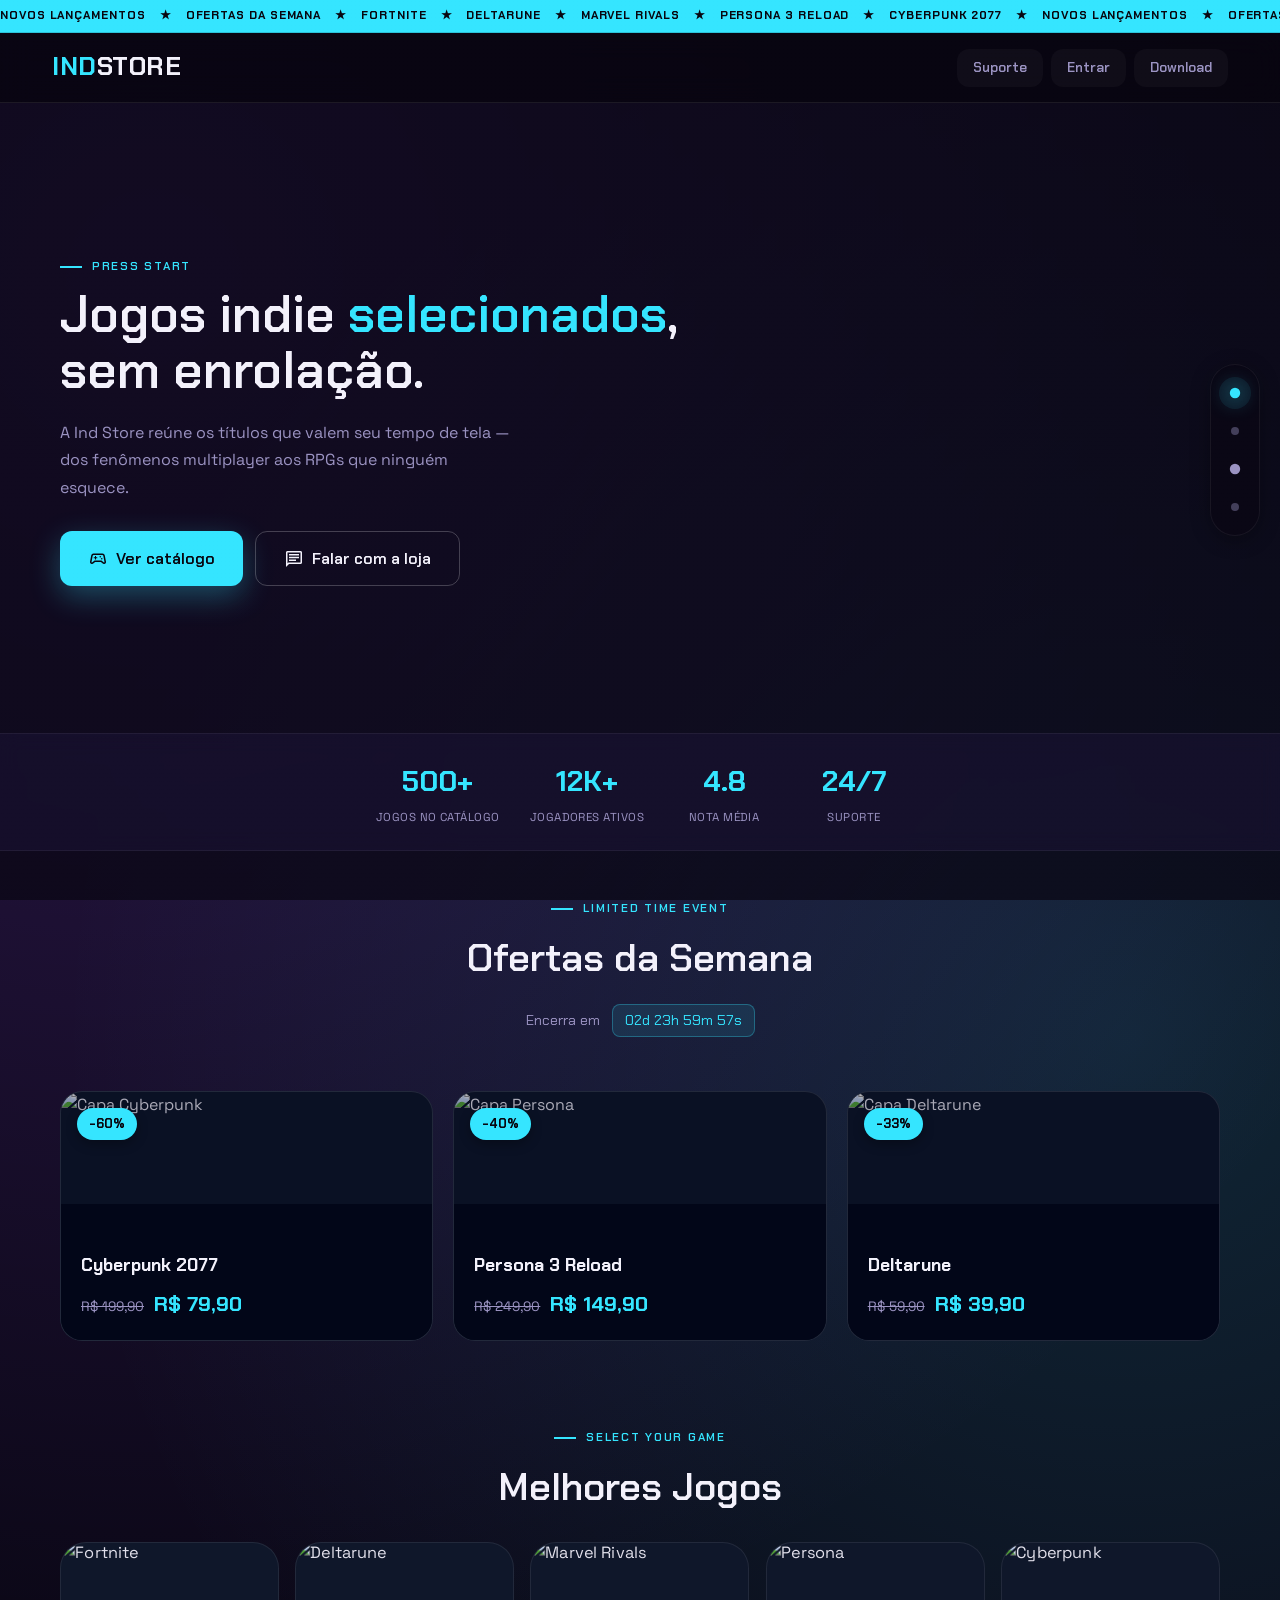
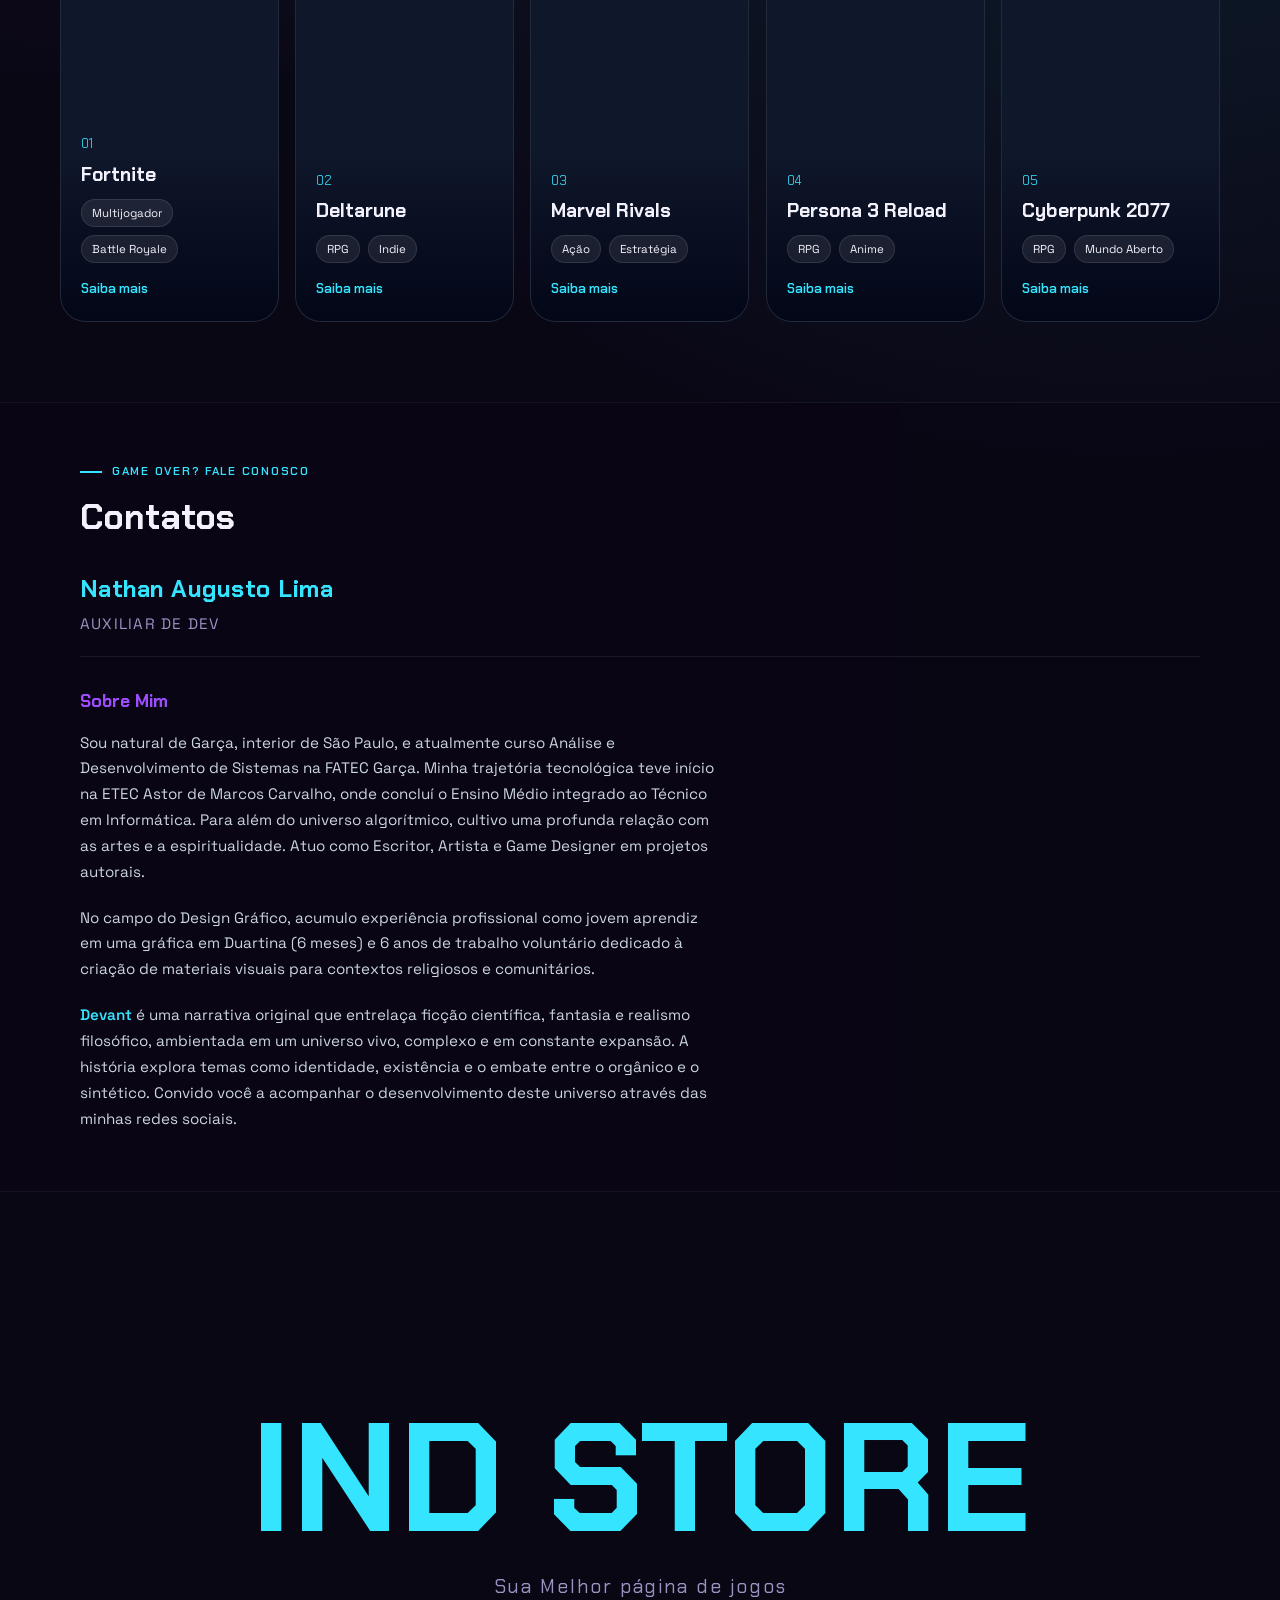
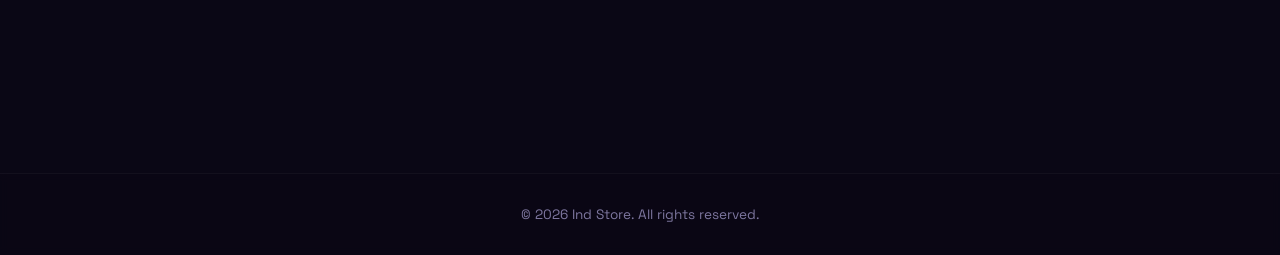
==== App/public/index.html @ 65391e08 "Add files via upload" ====
<!doctype html>
<html lang="pt-BR">
  <head>
    <meta charset="UTF-8" />
    <meta name="viewport" content="width=device-width, initial-scale=1.0" />
    <title>Ind Store — sua loja de jogos indie</title>
    <meta
      name="description"
      content="A Ind Store reúne os jogos que valem seu tempo de tela: dos fenômenos multiplayer aos RPGs inesquecíveis, com ofertas toda semana."
    />
    <meta name="theme-color" content="#0a0715" />
    <meta property="og:title" content="Ind Store — sua loja de jogos indie" />
    <meta
      property="og:description"
      content="Jogos indie selecionados, sem enrolação."
    />

    <!-- Google Fonts -->
    <link rel="preconnect" href="https://fonts.googleapis.com" />
    <link rel="preconnect" href="https://fonts.gstatic.com" crossorigin />
    <link
      href="https://fonts.googleapis.com/css2?family=Chakra+Petch:wght@500;600;700&family=Space+Grotesk:wght@400;500;600;700&display=swap"
      rel="stylesheet"
    />
    <!-- Material Symbols (ícones em fonte, sem SVG) -->
    <link
      rel="stylesheet"
      href="https://fonts.googleapis.com/css2?family=Material+Symbols+Outlined:opsz,wght,FILL,GRAD@20..48,400,0..1,0"
    />

    <link href="./css/index.css" rel="stylesheet" />
    <style>
      /* =========================================================
         ⚠️ BLOCO PROTEGIDO — Accordion "Melhores Jogos"
         Intocado conforme pedido — mesma estrutura e timings.
      ========================================================= */
      .game-list,
      .game-card,
      .game-card:hover,
      .game-list:hover .game-card:not(:hover) {
        transition-timing-function: cubic-bezier(0.22, 1, 0.36, 1) !important;
        transition-duration: 1.2s !important;
        transition-delay: 0.05s;
      }
      .game-card {
        will-change:
          flex-grow, flex-basis, transform, box-shadow, filter, opacity;
      }
      .game-info {
        transition: padding 0.6s cubic-bezier(0.22, 1, 0.36, 1);
      }
      .game-card:hover .game-info {
        padding-left: 28px;
        padding-bottom: 26px;
      }
      .game-card::before {
        transition: background 0.8s ease;
        background: linear-gradient(
          180deg,
          rgba(15, 23, 42, 0.05) 0%,
          rgba(15, 23, 42, 0.65) 55%,
          rgba(2, 6, 23, 0.95) 100%
        );
      }
      .game-card:hover::before {
        background: linear-gradient(
          180deg,
          rgba(15, 23, 42, 0) 0%,
          rgba(15, 23, 42, 0.75) 45%,
          rgba(2, 6, 23, 0.98) 100%
        );
      }
      .game-image {
        transition:
          transform 1.2s cubic-bezier(0.22, 1, 0.36, 1),
          filter 0.7s ease;
        transform: scale(1.02);
      }
      .game-card:hover .game-image {
        transform: scale(1.08);
        filter: saturate(1.08);
      }
      .game-list:hover .game-card:not(:hover) {
        flex: 0.55;
        opacity: 0.7;
        filter: grayscale(0.4);
        transform: scale(0.97);
      }
      /* ===================== FIM DO BLOCO PROTEGIDO ===================== */
    </style>
  </head>
  <body id="topo">
    <div class="video-background" aria-hidden="true">
      <iframe
        src="https://www.youtube.com/embed/91t0ha9x0AE?autoplay=1&mute=1&loop=1&playlist=91t0ha9x0AE&controls=0&showinfo=0&rel=0&modestbranding=1&disablekb=1"
        frameborder="0"
        allow="autoplay; encrypted-media"
        allowfullscreen
      >
      </iframe>
      <div class="video-overlay"></div>
    </div>

    <div class="crt-overlay" aria-hidden="true"></div>

    <div class="marquee" aria-hidden="true">
      <div class="marquee__track">
        <span>NOVOS LANÇAMENTOS</span><span>★</span>
        <span>OFERTAS DA SEMANA</span><span>★</span> <span>FORTNITE</span
        ><span>★</span> <span>DELTARUNE</span><span>★</span>
        <span>MARVEL RIVALS</span><span>★</span> <span>PERSONA 3 RELOAD</span
        ><span>★</span> <span>CYBERPUNK 2077</span><span>★</span>
        <span>NOVOS LANÇAMENTOS</span><span>★</span>
        <span>OFERTAS DA SEMANA</span><span>★</span> <span>FORTNITE</span
        ><span>★</span> <span>DELTARUNE</span><span>★</span>
        <span>MARVEL RIVALS</span><span>★</span> <span>PERSONA 3 RELOAD</span
        ><span>★</span> <span>CYBERPUNK 2077</span><span>★</span>
      </div>
    </div>

    <header class="header">
      <div class="header__inner">
        <a href="#topo" class="logo">
          <span class="logo__mark">IND</span
          ><span class="logo__rest">STORE</span>
        </a>

        <div class="header__nav">
          <p>Suporte</p>
          <p>Entrar</p>
          <p>Download</p>
        </div>
      </div>
    </header>

    <div id="main-content">
      <main class="content-area">
        <section id="sobre-nos" class="section intro-section">
          <div class="intro-grid">
            <div class="hero-content">
              <p class="eyebrow">PRESS START</p>
              <h2>
                Jogos indie <span class="hero-accent">selecionados</span>, sem
                enrolação.
              </h2>
              <p class="hero-copy">
                A Ind Store reúne os títulos que valem seu tempo de tela — dos
                fenômenos multiplayer aos RPGs que ninguém esquece.
              </p>
              <div class="hero-actions">
                <a href="#melhores-jogos" class="btn btn--primary">
                  <span class="material-symbols-outlined">sports_esports</span>
                  Ver catálogo
                </a>
                <a href="#contatos" class="btn btn--ghost">
                  <span class="material-symbols-outlined">chat</span>
                  Falar com a loja
                </a>
              </div>
            </div>
          </div>
        </section>

        <section class="stats-bar reveal" aria-label="Números da Ind Store">
          <div class="stat">
            <span class="stat__value" data-count-to="500" data-suffix="+"
              >0</span
            >
            <span class="stat__label">Jogos no catálogo</span>
          </div>
          <div class="stat">
            <span class="stat__value" data-count-to="12" data-suffix="K+"
              >0</span
            >
            <span class="stat__label">Jogadores ativos</span>
          </div>
          <div class="stat">
            <span class="stat__value" data-count-to="4.8" data-decimals="1"
              >0</span
            >
            <span class="stat__label">Nota média</span>
          </div>
          <div class="stat">
            <span class="stat__value stat__value--static">24/7</span>
            <span class="stat__label">Suporte</span>
          </div>
        </section>

        <section id="ofertas" class="section deals-section">
          <div class="section-heading reveal">
            <p class="eyebrow">LIMITED TIME EVENT</p>
            <h2 class="section-title">Ofertas da Semana</h2>
            <p class="deals-countdown">
              Encerra em
              <span
                class="deals-countdown__time"
                id="dealCountdown"
                data-hours="72"
                >--:--:--:--</span
              >
            </p>
          </div>

          <div class="deals-grid reveal">
            <article class="deal-card">
              <span class="deal-badge">-60%</span>
              <img
                src="https://static.wikia.nocookie.net/cyberpunk/images/e/e0/Cyberpunk2077-keyart-female_v.png/revision/latest?cb=20201201001215"
                alt="Capa Cyberpunk"
                class="deal-image"
                loading="lazy"
                decoding="async"
              />
              <div class="deal-info">
                <h3>Cyberpunk 2077</h3>
                <div class="deal-price">
                  <span class="deal-price__old">R$ 199,90</span>
                  <span class="deal-price__new">R$ 79,90</span>
                </div>
              </div>
            </article>

            <article class="deal-card">
              <span class="deal-badge">-40%</span>
              <img
                src="https://i0.wp.com/www.portaldonerd.com.br/wp-content/uploads/2024/01/persona-3-reload-scaled.jpeg"
                alt="Capa Persona"
                class="deal-image"
                loading="lazy"
                decoding="async"
              />
              <div class="deal-info">
                <h3>Persona 3 Reload</h3>
                <div class="deal-price">
                  <span class="deal-price__old">R$ 249,90</span>
                  <span class="deal-price__new">R$ 149,90</span>
                </div>
              </div>
            </article>

            <article class="deal-card">
              <span class="deal-badge">-33%</span>
              <img
                src="https://encrypted-tbn0.gstatic.com/images?q=tbn:ANd9GcQzDxrFFgK-Az7y1y8PVJ34ZetC2vAW3JvgspThKl_L8WhIAfxheu11SSY&s=10"
                alt="Capa Deltarune"
                class="deal-image"
                loading="lazy"
                decoding="async"
              />
              <div class="deal-info">
                <h3>Deltarune</h3>
                <div class="deal-price">
                  <span class="deal-price__old">R$ 59,90</span>
                  <span class="deal-price__new">R$ 39,90</span>
                </div>
              </div>
            </article>
          </div>
        </section>

        <section id="melhores-jogos" class="section games-section">
          <div class="section-heading reveal">
            <p class="eyebrow">SELECT YOUR GAME</p>
            <h2 class="section-title">Melhores Jogos</h2>
          </div>

          <div class="game-list reveal">
            <article class="game-card" style="--card-glow: #35e5ff">
              <a href="Jogos/fortnite.html">
                <img
                  src="https://cms-assets.unrealengine.com/cm6l5gfpm05kr07my04cqgy2x/resize=fit:clip,width:1920/quality=value:80/cmt14h2ardvpq07o76t76zt0m"
                  alt="Fortnite"
                  class="game-image"
                  loading="lazy"
                />
                <div class="game-info">
                  <span class="game-index">01</span>
                  <h3>Fortnite</h3>
                  <div class="game-tags">
                    <span>Multijogador</span><span>Battle Royale</span>
                  </div>
                  <span class="game-link">Saiba mais</span>
                </div>
              </a>
            </article>

            <article class="game-card" style="--card-glow: #9d4dff">
              <img
                src="https://encrypted-tbn0.gstatic.com/images?q=tbn:ANd9GcQzDxrFFgK-Az7y1y8PVJ34ZetC2vAW3JvgspThKl_L8WhIAfxheu11SSY&s=10"
                alt="Deltarune"
                class="game-image"
                loading="lazy"
              />
              <div class="game-info">
                <span class="game-index">02</span>
                <h3>Deltarune</h3>
                <div class="game-tags"><span>RPG</span><span>Indie</span></div>
                <a href="#" class="game-link" target="_blank" rel="noreferrer"
                  >Saiba mais</a
                >
              </div>
            </article>

            <article class="game-card" style="--card-glow: #35e5ff">
              <img
                src="https://preview.redd.it/is-marvel-rivals-art-ai-generated-v0-ehrwy6mjlm5e1.png?width=2560&format=png&auto=webp&s=d0fd3bcc1ab28735fae445e4cfb4c5dda19a023b"
                alt="Marvel Rivals"
                class="game-image"
                loading="lazy"
              />
              <div class="game-info">
                <span class="game-index">03</span>
                <h3>Marvel Rivals</h3>
                <div class="game-tags">
                  <span>Ação</span><span>Estratégia</span>
                </div>
                <a href="#" class="game-link" target="_blank" rel="noreferrer"
                  >Saiba mais</a
                >
              </div>
            </article>

            <article class="game-card" style="--card-glow: #9d4dff">
              <img
                src="https://i0.wp.com/www.portaldonerd.com.br/wp-content/uploads/2024/01/persona-3-reload-scaled.jpeg"
                alt="Persona"
                class="game-image"
                loading="lazy"
              />
              <div class="game-info">
                <span class="game-index">04</span>
                <h3>Persona 3 Reload</h3>
                <div class="game-tags"><span>RPG</span><span>Anime</span></div>
                <a href="#" class="game-link" target="_blank" rel="noreferrer"
                  >Saiba mais</a
                >
              </div>
            </article>

            <article class="game-card" style="--card-glow: #c084fc">
              <img
                src="https://static.wikia.nocookie.net/cyberpunk/images/e/e0/Cyberpunk2077-keyart-female_v.png/revision/latest?cb=20201201001215"
                alt="Cyberpunk"
                class="game-image"
                loading="lazy"
              />
              <div class="game-info">
                <span class="game-index">05</span>
                <h3>Cyberpunk 2077</h3>
                <div class="game-tags">
                  <span>RPG</span><span>Mundo Aberto</span>
                </div>
                <a href="#" class="game-link" target="_blank" rel="noreferrer"
                  >Saiba mais</a
                >
              </div>
            </article>
          </div>
        </section>

        <section id="contatos" class="contact-section-wide reveal">
          <!-- Lado Esquerdo: Imagem com Parallax -->
          <div class="contact-left-parallax">
            <div class="parallax-bg"></div>
          </div>

          <!-- Lado Direito: Conteúdo e Textos -->
          <div class="contact-right-content">
            <p class="eyebrow">GAME OVER? FALE CONOSCO</p>
            <h2>Contatos</h2>

            <div class="contact-profile-info">
              <p class="contact-name"><strong>Nathan Augusto Lima</strong></p>
              <p class="contact-role">Auxiliar de Dev</p>
            </div>

            <div class="contact-about">
              <h3>Sobre Mim</h3>
              <p>
                Sou natural de Garça, interior de São Paulo, e atualmente curso
                Análise e Desenvolvimento de Sistemas na FATEC Garça. Minha
                trajetória tecnológica teve início na ETEC Astor de Marcos
                Carvalho, onde concluí o Ensino Médio integrado ao Técnico em
                Informática. Para além do universo algorítmico, cultivo uma
                profunda relação com as artes e a espiritualidade. Atuo como
                Escritor, Artista e Game Designer em projetos autorais.
              </p>
              <p>
                No campo do Design Gráfico, acumulo experiência profissional
                como jovem aprendiz em uma gráfica em Duartina (6 meses) e 6
                anos de trabalho voluntário dedicado à criação de materiais
                visuais para contextos religiosos e comunitários.
              </p>
              <p>
                <strong>Devant</strong> é uma narrativa original que entrelaça
                ficção científica, fantasia e realismo filosófico, ambientada em
                um universo vivo, complexo e em constante expansão. A história
                explora temas como identidade, existência e o embate entre o
                orgânico e o sintético. Convido você a acompanhar o
                desenvolvimento deste universo através das minhas redes sociais.
              </p>
            </div>
          </div>
        </section>

        <section class="mega-section">
          <h1 class="mega-section__title" aria-hidden="true">IND STORE</h1>
          <h3>Sua Melhor página de jogos</h3>
        </section>
      </main>

      <aside class="sidebar" id="sidebar" aria-label="Navegação da página">
        <ul>
          <li>
            <a href="#sobre-nos" class="nav-link active" data-label="Sobre Nós"
              ><span class="nav-dot"></span
            ></a>
          </li>
          <li>
            <a href="#ofertas" class="nav-link" data-label="Ofertas"
              ><span class="nav-dot"></span
            ></a>
          </li>
          <li>
            <a
              href="#melhores-jogos"
              class="nav-link"
              data-label="Melhores Jogos"
              ><span class="nav-dot"></span
            ></a>
          </li>
          <li>
            <a href="#contatos" class="nav-link" data-label="Contatos"
              ><span class="nav-dot"></span
            ></a>
          </li>
        </ul>
        <div class="sidebar__progress" aria-hidden="true">
          <div class="sidebar__progress-fill" id="scrollProgress"></div>
        </div>
      </aside>

      <button
        class="back-to-top"
        id="backToTop"
        type="button"
        aria-label="Voltar ao topo"
      >
        <span class="material-symbols-outlined" aria-hidden="true"
          >arrow_upward</span
        >
      </button>
    </div>

    <footer class="footer">
      <p>&copy; 2026 Ind Store. All rights reserved.</p>
    </footer>

    <script src="src/sidebar.js" defer></script>
  </body>
</html>
---- App/public/css/index.css ----
:root {
  --bg: #0a0715;
  --surface: #150f2b;
  --surface-2: #1c1438;
  --line: rgba(255, 255, 255, 0.08);
  --text: #f3f1fb;
  --muted: #9b93c2;
  --violet: #9d4dff;
  --violet-deep: #6a2cf5;
  --cyan: #35e5ff;
  --font-display: "Chakra Petch", sans-serif;
  --font-body: "Space Grotesk", sans-serif;
  --ease-smooth: cubic-bezier(0.16, 1, 0.3, 1);
  --ease-soft: cubic-bezier(0.22, 1, 0.36, 1);
  --ease-in-out: cubic-bezier(0.65, 0, 0.35, 1);
  --container: 1240px;
}

* {
  box-sizing: border-box;
  margin: 0;
  padding: 0;
}

html {
  scroll-behavior: smooth;
  scroll-padding-top: 100px;
}

@media (prefers-reduced-motion: reduce) {
  html {
    scroll-behavior: auto;
  }
  * {
    animation-duration: 0.001ms !important;
    transition-duration: 0.001ms !important;
  }
}

body {
  background-color: var(--bg);
  background-image:
    radial-gradient(
      circle at 12% 8%,
      rgba(157, 77, 255, 0.24),
      transparent 42%
    ),
    radial-gradient(
      circle at 88% 30%,
      rgba(53, 229, 255, 0.14),
      transparent 40%
    );
  color: var(--text);
  font-family: var(--font-body);
  overflow-x: hidden;
  min-height: 100vh;
  line-height: 1.6;
}

.video-background {
  position: fixed;
  top: 0;
  left: 0;
  width: 100vw;
  height: 100vh;
  z-index: -5;
  overflow: hidden;
  pointer-events: none;
}

.video-background iframe {
  position: absolute;
  top: 50%;
  left: 50%;
  width: max(100vw, 177.78vh);
  height: max(100vh, 56.25vw);
  transform: translate(-50%, -50%);
  pointer-events: none;
  border: none;
}

.video-overlay {
  position: absolute;
  inset: 0;
  background: rgba(10, 7, 21, 0.75);
  z-index: 1;
}

img {
  display: block;
  max-width: 100%;
  height: auto;
}

a {
  color: inherit;
  text-decoration: none;
  transition: color 0.3s var(--ease-soft);
}

.crt-overlay {
  position: fixed;
  inset: 0;
  z-index: 9999;
  pointer-events: none;
  background: repeating-linear-gradient(
    to bottom,
    rgba(255, 255, 255, 0.03) 0px,
    rgba(255, 255, 255, 0.03) 1px,
    transparent 2px,
    transparent 4px
  );
  opacity: 0.15;
}

.marquee {
  background: var(--cyan);
  color: #08060f;
  overflow: hidden;
  white-space: nowrap;
  border-bottom: 1px solid rgba(0, 0, 0, 0.15);
  position: sticky;
  top: 0;
  z-index: 50;
  font-weight: 700;
  width: 100%;
}

.marquee__track {
  display: inline-flex;
  gap: 14px;
  padding: 7px 0;
  font-family: var(--font-display);
  font-size: 0.72rem;
  letter-spacing: 0.08em;
  animation: scroll-marquee 28s linear infinite;
  width: max-content;
}

.marquee:hover .marquee__track {
  animation-play-state: paused;
}

@keyframes scroll-marquee {
  from {
    transform: translateX(0);
  }
  to {
    transform: translateX(-50%);
  }
}

.header {
  position: sticky;
  top: 33px;
  z-index: 55;
  background: rgba(7, 5, 15, 0.72);
  backdrop-filter: blur(14px);
  border-bottom: 1px solid var(--line);
  width: 100%;
  transition:
    transform 0.4s var(--ease-smooth),
    box-shadow 0.4s var(--ease-smooth),
    background 0.4s var(--ease-soft);
}

.header.header--hidden {
  transform: translateY(calc(-100% - 30px));
}

.header__inner {
  width: 100%;
  max-width: var(--container);
  margin: 0 auto;
  padding: 14px 32px;
  display: flex;
  align-items: center;
  justify-content: space-between;
  gap: 20px;
}

.header__nav {
  display: flex;
  gap: 8px;
  align-items: center;
  font-family: var(--font-display);
  font-weight: 600;
  font-size: 0.85rem;
  color: var(--muted);
}

.header__nav p {
  cursor: pointer;
  padding: 8px 16px;
  border-radius: 12px;
  background: rgba(255, 255, 255, 0.03);
  transition: all 0.3s var(--ease-soft);
  margin: 0;
}

.header__nav p:hover {
  color: var(--cyan);
  background: rgba(53, 229, 255, 0.08);
  transform: translateY(-1px);
}

.logo {
  font-family: var(--font-display);
  font-weight: 700;
  font-size: 1.6rem;
  letter-spacing: 0.02em;
  display: inline-flex;
  transition: transform 0.3s var(--ease-soft);
}

.logo:hover {
  transform: scale(1.05);
}

.logo__mark {
  color: var(--cyan);
}

.logo__rest {
  color: var(--text);
}

.menu-toggle {
  display: none;
}

#main-content {
  position: relative;
  width: 100%;
}

.section {
  min-height: auto;
  display: flex;
  align-items: center;
  justify-content: center;
  padding: 30px 60px;
  width: 100%;
  scroll-margin-top: 100px;
}

@media (max-width: 768px) {
  .section {
    padding: 30px 20px;
  }
}

.eyebrow {
  font-family: var(--font-display);
  font-size: 0.72rem;
  font-weight: 600;
  color: var(--cyan);
  margin-bottom: 10px;
  text-transform: uppercase;
  letter-spacing: 0.15em;
  display: inline-flex;
  align-items: center;
  gap: 10px;
}

.eyebrow::before {
  content: "";
  width: 22px;
  height: 2px;
  background: var(--cyan);
}

.reveal {
  opacity: 0;
  transform: translateY(32px) scale(0.985);
  transition:
    opacity 0.9s var(--ease-smooth),
    transform 0.9s var(--ease-smooth);
  will-change: opacity, transform;
}

.reveal.is-visible {
  opacity: 1;
  transform: translateY(0) scale(1);
}

.intro-section {
  background: transparent;
  padding: 40px 60px;
  overflow: hidden;
  position: relative;
  min-height: 70vh;
  width: 100%;
}

.intro-grid {
  display: grid;
  grid-template-columns: 1fr;
  gap: 40px;
  align-items: center;
  position: relative;
  z-index: 1;
  max-width: 1280px;
  margin: 0 auto;
  width: 100%;
}

@media (min-width: 768px) {
  .intro-grid {
    grid-template-columns: 1.2fr 0.8fr;
    gap: 48px;
  }
}

.hero-content h2 {
  font-family: var(--font-display);
  font-weight: 600;
  font-size: clamp(2rem, 4vw, 3.5rem);
  line-height: 1.1;
  margin-bottom: 20px;
}

.hero-accent {
  color: var(--cyan);
}

.hero-copy {
  color: var(--muted);
  font-size: 1rem;
  line-height: 1.7;
  max-width: 46ch;
  margin-bottom: 30px;
}

.hero-actions {
  display: flex;
  gap: 12px;
  flex-wrap: wrap;
}

.btn {
  position: relative;
  overflow: hidden;
  display: inline-flex;
  align-items: center;
  justify-content: center;
  gap: 8px;
  font-family: var(--font-display);
  font-weight: 600;
  padding: 14px 28px;
  border-radius: 12px;
  border: none;
  cursor: pointer;
  transition:
    transform 0.35s var(--ease-smooth),
    box-shadow 0.35s var(--ease-smooth),
    background 0.35s var(--ease-soft),
    border-color 0.35s var(--ease-soft),
    color 0.35s var(--ease-soft),
    opacity 0.35s var(--ease-soft);
}

.btn:focus-visible {
  outline: 2px solid var(--cyan);
  outline-offset: 2px;
}

.btn .material-symbols-outlined {
  font-size: 20px;
}

.btn--primary {
  background: var(--cyan);
  color: #08060f;
  box-shadow: 0 10px 30px rgba(53, 229, 255, 0.3);
}

.btn--primary:hover {
  transform: translateY(-3px) scale(1.02);
  box-shadow: 0 16px 40px rgba(53, 229, 255, 0.4);
  background: var(--violet);
  color: #fff;
}

.btn--primary:active {
  transform: translateY(-1px) scale(0.98);
}

.btn--ghost {
  background: transparent;
  color: var(--text);
  border: 1px solid rgba(255, 255, 255, 0.22);
}

.btn--ghost:hover {
  border-color: var(--cyan);
  color: var(--cyan);
  transform: translateY(-3px);
  background: rgba(53, 229, 255, 0.05);
}

.stats-bar {
  display: flex;
  flex-wrap: wrap;
  justify-content: center;
  gap: 30px;
  padding: 24px 40px;
  background: rgba(28, 20, 56, 0.5);
  backdrop-filter: blur(10px);
  border-top: 1px solid rgba(255, 255, 255, 0.06);
  border-bottom: 1px solid rgba(255, 255, 255, 0.06);
  width: 100%;
}

.stat {
  display: flex;
  flex-direction: column;
  align-items: center;
  gap: 4px;
  min-width: 100px;
}

.stat__value {
  font-family: var(--font-display);
  font-weight: 700;
  font-size: 1.8rem;
  color: var(--cyan);
  font-variant-numeric: tabular-nums;
}

.stat__label {
  color: var(--muted);
  font-size: 0.72rem;
  text-transform: uppercase;
  letter-spacing: 0.04em;
}

.deals-section {
  background: transparent;
  padding: 40px 60px;
  min-height: auto;
  flex-direction: column;
  justify-content: center;
  gap: 30px;
  width: 100%;
}

.deals-countdown {
  margin-top: 14px;
  color: var(--muted);
  font-family: var(--font-display);
  font-size: 0.9rem;
}

.deals-countdown__time {
  display: inline-block;
  margin-left: 8px;
  padding: 4px 12px;
  border-radius: 8px;
  background: rgba(53, 229, 255, 0.1);
  border: 1px solid rgba(53, 229, 255, 0.3);
  color: var(--cyan);
  font-variant-numeric: tabular-nums;
}

.deals-grid {
  display: grid;
  grid-template-columns: repeat(3, 1fr);
  gap: 20px;
  width: 100%;
  max-width: 1280px;
  margin: 0 auto;
}

@media (max-width: 1024px) {
  .deals-grid {
    grid-template-columns: repeat(2, 1fr);
  }
}

@media (max-width: 640px) {
  .deals-grid {
    grid-template-columns: 1fr;
  }
}

.deal-card {
  position: relative;
  border-radius: 22px;
  overflow: hidden;
  border: 1px solid rgba(255, 255, 255, 0.08);
  background: #0f172a;
  min-height: 250px;
  display: flex;
  align-items: flex-end;
  cursor: pointer;
  transition:
    transform 0.4s var(--ease-smooth),
    box-shadow 0.4s var(--ease-smooth),
    border-color 0.4s var(--ease-soft);
}

.deal-card:hover {
  transform: translateY(-4px);
  border-color: rgba(53, 229, 255, 0.3);
  box-shadow: 0 12px 30px rgba(0, 0, 0, 0.4);
}

.deal-card::before {
  content: "";
  position: absolute;
  inset: 0;
  background: rgba(2, 6, 23, 0.3);
  z-index: 1;
}

.deal-card::after {
  content: "";
  position: absolute;
  left: 0;
  right: 0;
  bottom: 0;
  height: 55%;
  background: rgba(2, 6, 23, 0.92);
  z-index: 1;
}

.deal-image {
  position: absolute;
  inset: 0;
  width: 100%;
  height: 100%;
  object-fit: cover;
  transition: transform 0.5s var(--ease-smooth);
}

.deal-card:hover .deal-image {
  transform: scale(1.05);
}

.deal-badge {
  position: absolute;
  top: 16px;
  left: 16px;
  z-index: 2;
  background: var(--cyan);
  color: #08060f;
  font-family: var(--font-display);
  font-weight: 700;
  font-size: 0.8rem;
  padding: 6px 12px;
  border-radius: 999px;
  box-shadow: 0 4px 12px rgba(0, 0, 0, 0.3);
}

.deal-info {
  position: relative;
  z-index: 2;
  padding: 20px;
}

.deal-info h3 {
  font-family: var(--font-display);
  margin-bottom: 8px;
  font-size: 1.1rem;
}

.deal-price {
  display: flex;
  align-items: baseline;
  gap: 10px;
}

.deal-price__old {
  color: var(--muted);
  text-decoration: line-through;
  font-size: 0.85rem;
}

.deal-price__new {
  color: var(--cyan);
  font-family: var(--font-display);
  font-weight: 700;
  font-size: 1.3rem;
}

.games-section {
  background: transparent;
  padding: 40px 60px;
  min-height: auto;
  flex-direction: column;
  justify-content: center;
  width: 100%;
}

.section-heading {
  margin-bottom: 24px;
  text-align: center;
  max-width: 1280px;
  width: 100%;
}

.section-title {
  font-family: var(--font-display);
  font-weight: 600;
  font-size: clamp(1.8rem, 3vw, 2.8rem);
  color: var(--text);
}

/* =========================================================
   ⚠️ BLOCO PROTEGIDO — Accordion "Melhores Jogos"
   Nada aqui foi alterado (estrutura, timings e curvas
   intactos), conforme pedido.
========================================================= */
.game-list {
  display: flex;
  gap: 16px;
  width: 100%;
  align-items: stretch;
  max-width: 1280px;
  margin: 0 auto;
}

@media (max-width: 1024px) {
  .game-list {
    flex-direction: column;
  }

  .game-card {
    min-height: 300px;
  }
}

.game-card {
  position: relative;
  display: flex;
  flex-direction: column;
  justify-content: flex-end;
  min-height: 380px;
  border-radius: 26px;
  overflow: hidden;
  border: 1px solid rgba(255, 255, 255, 0.08);
  background: #0f172a;
  flex: 1;
  cursor: pointer;
  transition: all 1.2s cubic-bezier(0.22, 1, 0.36, 1);
}

.game-card::before {
  content: "";
  position: absolute;
  inset: 0;
  background: linear-gradient(
    180deg,
    rgba(15, 23, 42, 0.08) 0%,
    rgba(15, 23, 42, 0.7) 58%,
    rgba(2, 6, 23, 0.92) 100%
  );
  z-index: 1;
  transition: background 0.8s ease;
}

.game-card:hover::before {
  background: linear-gradient(
    180deg,
    rgba(15, 23, 42, 0) 0%,
    rgba(15, 23, 42, 0.75) 45%,
    rgba(2, 6, 23, 0.98) 100%
  );
}

.game-info {
  position: relative;
  z-index: 2;
  padding: 20px;
  transition: padding 0.6s cubic-bezier(0.22, 1, 0.36, 1);
}

.game-card:hover .game-info {
  padding-left: 28px;
  padding-bottom: 26px;
}

.game-image {
  position: absolute;
  inset: 0;
  width: 100%;
  height: 100%;
  object-fit: cover;
  transition:
    transform 1.2s cubic-bezier(0.22, 1, 0.36, 1),
    filter 0.7s ease;
  transform: scale(1.02);
}

.game-card:hover .game-image {
  transform: scale(1.08);
  filter: saturate(1.08);
}

.game-index {
  font-family: var(--font-display);
  color: var(--glow, var(--cyan));
  font-size: 0.8rem;
  opacity: 0.85;
}

.game-info h3 {
  font-family: var(--font-display);
  font-size: 1.2rem;
  margin: 4px 0;
}

.game-tags {
  display: flex;
  gap: 8px;
  flex-wrap: wrap;
  margin: 8px 0 12px;
}

.game-tags span {
  font-size: 0.72rem;
  padding: 4px 10px;
  border-radius: 999px;
  background: rgba(255, 255, 255, 0.08);
  border: 1px solid rgba(255, 255, 255, 0.1);
}

.game-link {
  display: inline-flex;
  align-items: center;
  gap: 6px;
  font-family: var(--font-display);
  font-size: 0.82rem;
  font-weight: 600;
  color: var(--cyan);
  border-bottom: 1px solid transparent;
  transition: all 0.3s var(--ease-soft);
}

.game-link:hover {
  border-bottom-color: var(--cyan);
  gap: 10px;
}
/* ===================== FIM DO BLOCO PROTEGIDO ===================== */

.contact-section-wide {
  position: relative;
  width: 100vw;
  min-height: 60vh;
  display: flex;
  align-items: center;
  justify-content: flex-start;
  margin: 40px 0;
  padding: 0;
  overflow: hidden;
  border-top: 1px solid rgba(255, 255, 255, 0.05);
  border-bottom: 1px solid rgba(255, 255, 255, 0.05);
}

.parallax-bg {
  position: absolute;
  inset: 0;
  width: 100%;
  height: 100%;
  background-image: url("https://pbs.twimg.com/media/HOQZwXiboAAp6hy?format=jpg&name=large");
  background-size: cover;
  background-position: center;
  background-attachment: fixed;
  z-index: 0;
}

/* Camadas sólidas para legibilidade do texto (sem gradiente) */
.contact-section-wide::before {
  content: "";
  position: absolute;
  inset: 0;
  background: rgba(10, 7, 21, 0.55);
  z-index: 1;
}

.contact-section-wide::after {
  content: "";
  position: absolute;
  top: 0;
  bottom: 0;
  left: 0;
  width: min(900px, 75%);
  background: rgba(10, 7, 21, 0.85);
  z-index: 1;
}

.contact-right-content {
  position: relative;
  z-index: 2;
  width: 100%;
  max-width: var(--container);
  margin: 0 auto;
  padding: 60px 60px;
  display: flex;
  flex-direction: column;
  justify-content: center;
  text-align: left;
}

.contact-right-content .eyebrow {
  margin-bottom: 8px;
}

.contact-right-content h2 {
  font-family: var(--font-display);
  font-size: 2.2rem;
  margin-bottom: 24px;
  color: var(--text);
}

.contact-profile-info {
  margin-bottom: 30px;
  padding-bottom: 20px;
  border-bottom: 1px solid rgba(255, 255, 255, 0.08);
}

.contact-name {
  font-weight: 700;
  font-size: 1.5rem;
  color: var(--cyan);
  margin-bottom: 4px;
  font-family: var(--font-display);
  letter-spacing: 0.02em;
}

.contact-role {
  color: var(--muted);
  font-size: 0.95rem;
  text-transform: uppercase;
  letter-spacing: 0.08em;
}

.contact-about {
  max-width: 640px;
}

.contact-about h3 {
  font-family: var(--font-display);
  font-size: 1.1rem;
  margin-bottom: 14px;
  color: var(--violet);
}

.contact-about p {
  text-align: left;
  color: #cbd5e1;
  line-height: 1.7;
  margin-bottom: 20px;
  font-size: 0.95rem;
  max-width: 900px;
}

.contact-about p:last-child {
  margin-bottom: 0;
}

.contact-about strong {
  color: var(--cyan);
  font-weight: 600;
}

@media (max-width: 900px) {
  .contact-section-wide::after {
    width: 100%;
    background: rgba(10, 7, 21, 0.88);
  }

  .parallax-bg {
    background-attachment: scroll;
  }

  .contact-right-content {
    padding: 48px 24px;
  }

  .contact-about {
    max-width: 100%;
  }
}

.mega-section {
  min-height: 60vh;
  display: flex;
  flex-direction: column;
  align-items: center;
  justify-content: center;
  background: transparent;
  padding: 40px 60px;
  text-align: center;
  position: relative;
  overflow: hidden;
  width: 100%;
}

.mega-section__title {
  font-family: var(--font-display);
  font-size: clamp(4rem, 12vw, 10rem);
  font-weight: 800;
  color: var(--cyan);
  margin-bottom: 16px;
  line-height: 1;
  animation: title-pulse 4s var(--ease-in-out) infinite;
}

@keyframes title-pulse {
  0%,
  100% {
    text-shadow: 0 0 24px rgba(53, 229, 255, 0.25);
  }
  50% {
    text-shadow: 0 0 48px rgba(53, 229, 255, 0.55);
  }
}

.mega-section h3 {
  font-family: var(--font-display);
  font-weight: 400;
  color: var(--muted);
  font-size: 1.2rem;
  letter-spacing: 0.1em;
}

.sidebar {
  position: fixed;
  right: 20px;
  top: 50%;
  transform: translateY(-50%);
  z-index: 100;
  background: rgba(10, 7, 21, 0.8);
  border: 1px solid rgba(255, 255, 255, 0.06);
  border-radius: 50px;
  padding: 12px 8px;
  backdrop-filter: blur(4px);
  box-shadow: 0 4px 20px rgba(0, 0, 0, 0.3);
}

.sidebar ul {
  list-style: none;
  display: flex;
  flex-direction: column;
  gap: 6px;
  align-items: center;
}

.nav-link {
  display: flex;
  align-items: center;
  justify-content: center;
  color: var(--muted);
  font-weight: 500;
  font-size: 0.75rem;
  padding: 8px;
  border-radius: 30px;
  position: relative;
  width: 32px;
  height: 32px;
  transition: all 0.3s var(--ease-soft);
}

.nav-link:hover {
  background: rgba(255, 255, 255, 0.05);
}

.nav-dot {
  width: 8px;
  height: 8px;
  border-radius: 50%;
  background: var(--muted);
  opacity: 0.4;
  transition: all 0.35s var(--ease-smooth);
}

.nav-link.active {
  color: var(--cyan);
  background: rgba(53, 229, 255, 0.08);
}

.nav-link.active .nav-dot {
  opacity: 1;
  background: var(--cyan);
  box-shadow: 0 0 16px var(--cyan);
  transform: scale(1.3);
}

.back-to-top {
  position: fixed;
  left: 20px;
  bottom: 20px;
  z-index: 100;
  width: 44px;
  height: 44px;
  border-radius: 50%;
  border: 1px solid rgba(255, 255, 255, 0.1);
  background: rgba(10, 7, 21, 0.8);
  color: var(--cyan);
  font-size: 1.1rem;
  display: flex;
  align-items: center;
  justify-content: center;
  cursor: pointer;
  opacity: 0;
  visibility: hidden;
  transform: translateY(10px);
  transition: all 0.3s var(--ease-smooth);
  backdrop-filter: blur(4px);
}

.back-to-top .material-symbols-outlined {
  font-size: 20px;
}

.back-to-top.is-visible {
  opacity: 1;
  visibility: visible;
  transform: translateY(0);
}

.back-to-top:hover {
  background: rgba(10, 7, 21, 0.95);
  border-color: var(--cyan);
  transform: translateY(-3px);
}

.footer {
  padding: 30px 20px;
  text-align: center;
  color: var(--muted);
  font-size: 0.85rem;
  border-top: 1px solid rgba(255, 255, 255, 0.04);
  background: rgba(10, 7, 21, 0.5);
  backdrop-filter: blur(5px);
  width: 100%;
}

.footer p {
  opacity: 0.8;
}

:focus {
  outline: 2px solid var(--cyan);
  outline-offset: 2px;
}

::selection {
  background: rgba(157, 77, 255, 0.4);
  color: var(--text);
}

::-webkit-scrollbar {
  width: 10px;
}

::-webkit-scrollbar-track {
  background: var(--bg);
}

::-webkit-scrollbar-thumb {
  background: var(--surface-2);
  border-radius: 10px;
}

::-webkit-scrollbar-thumb:hover {
  background: var(--violet-deep);
}
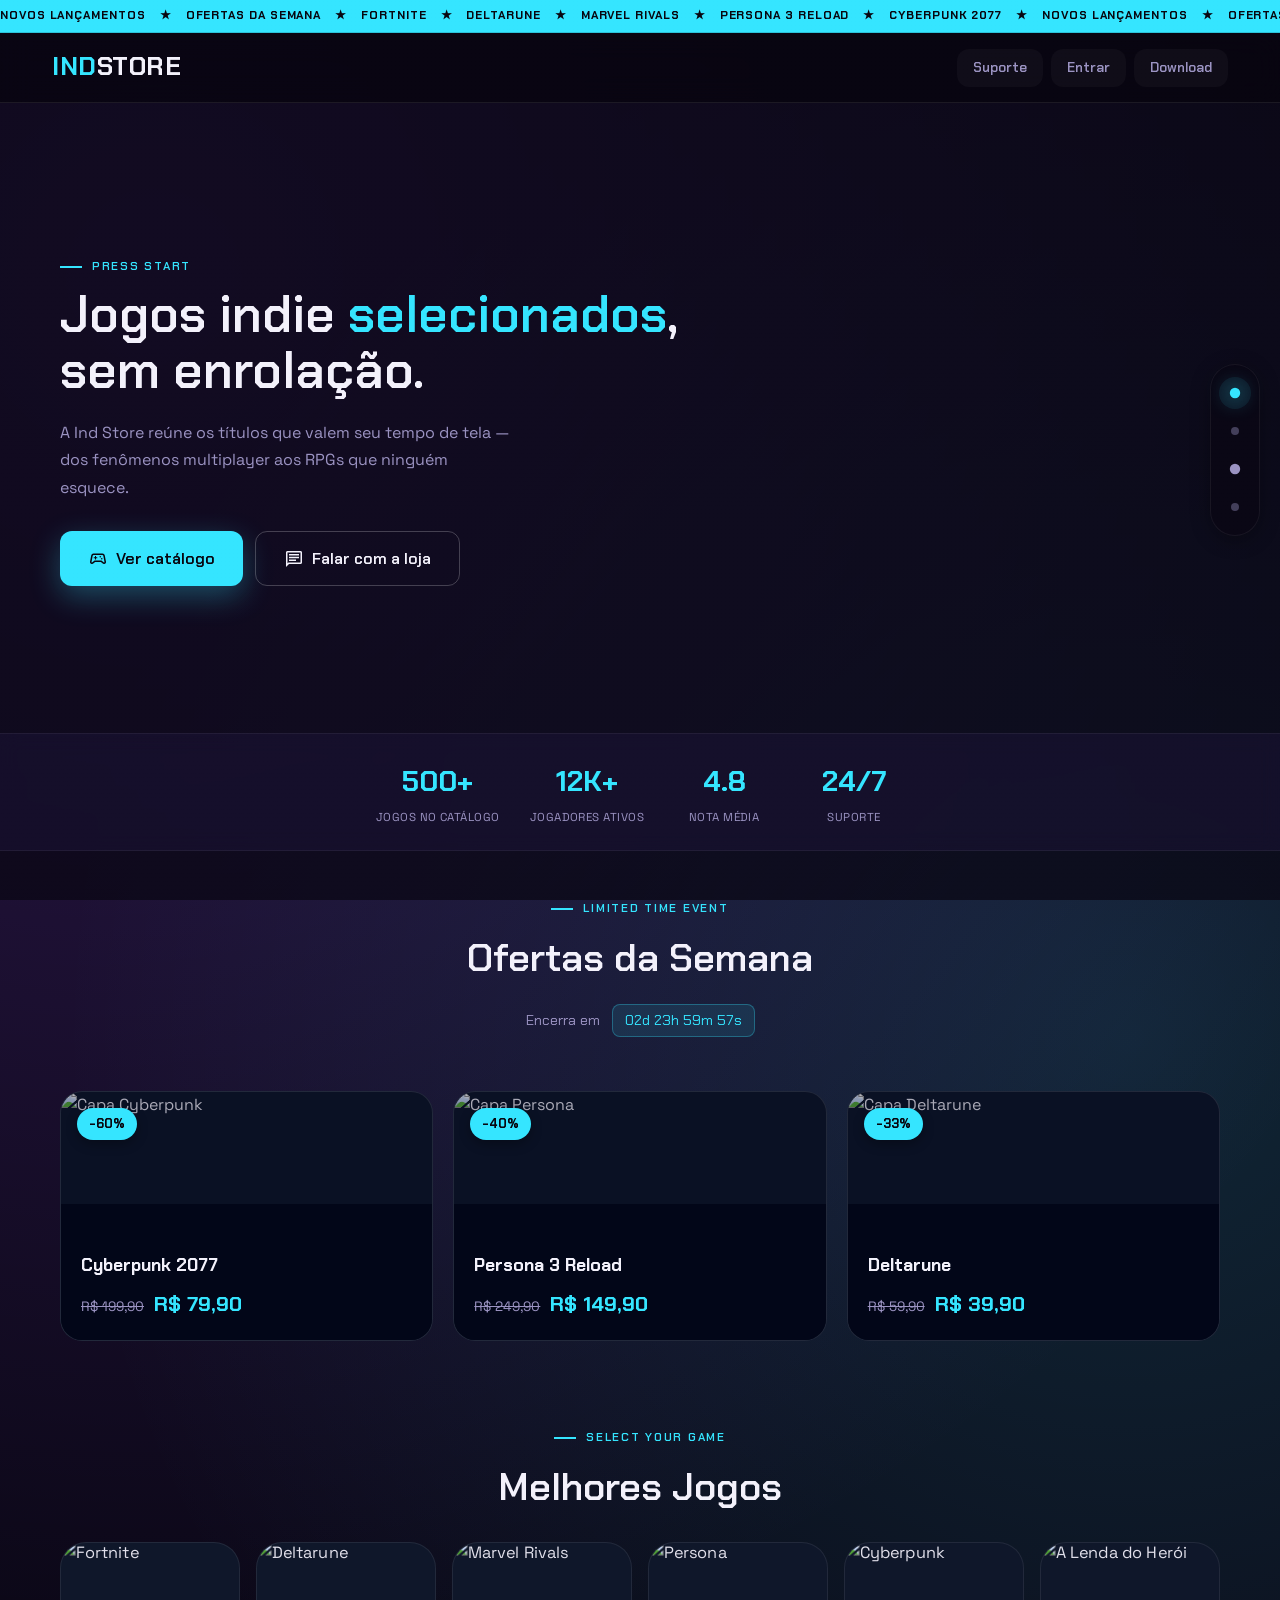
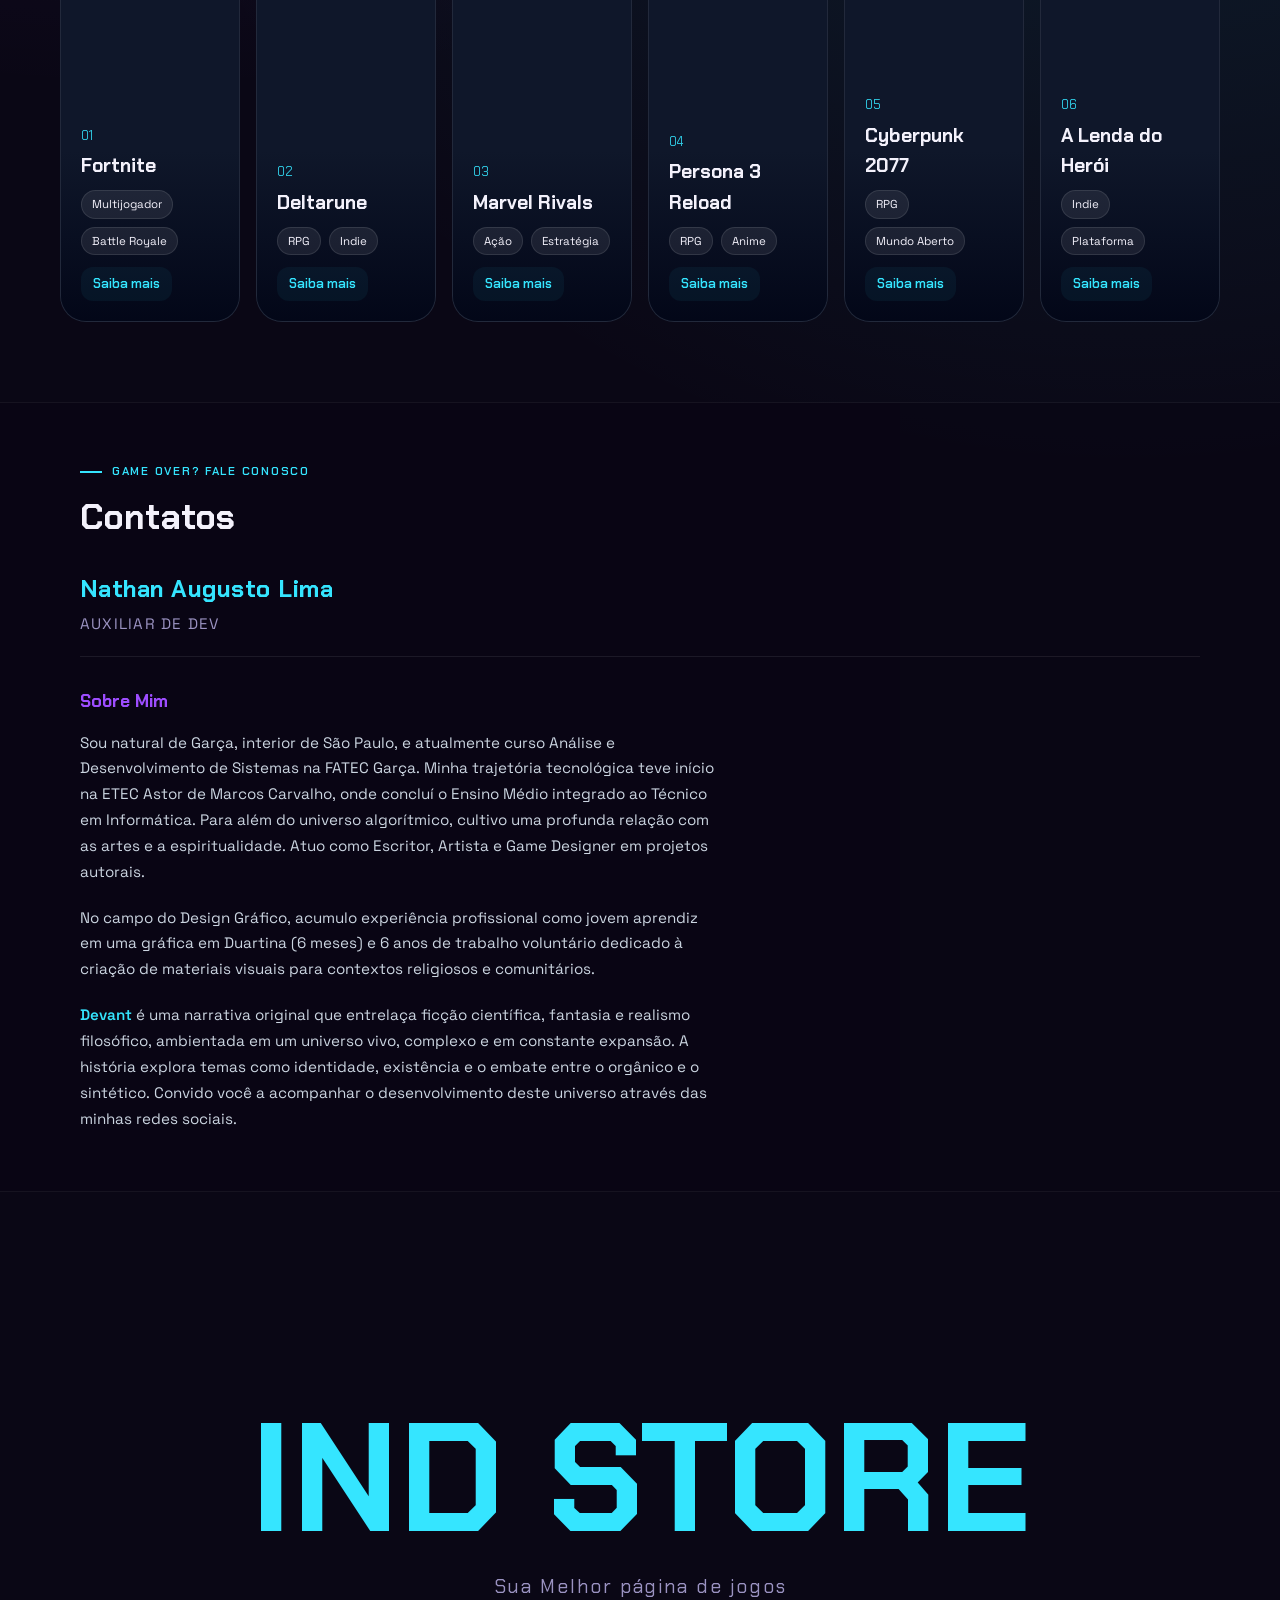
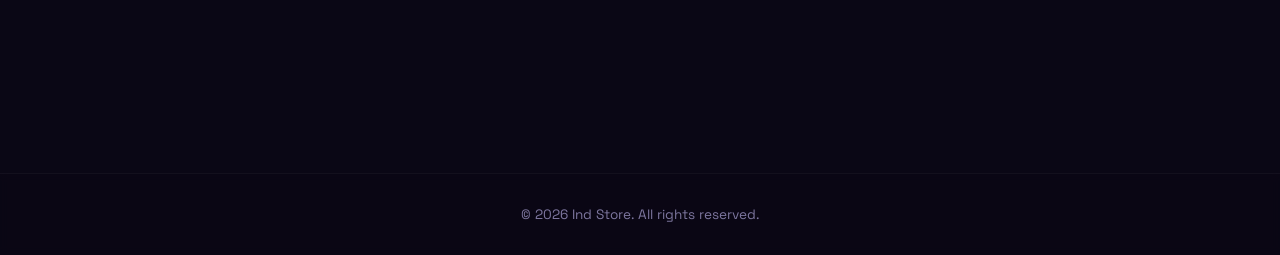
==== commit 5ea1e3bd: "Add files via upload" ====
--- a/App/public/index.html
+++ b/App/public/index.html
@@ -268,7 +268,7 @@
             <article class="game-card" style="--card-glow: #35e5ff">
               <a href="Jogos/fortnite.html">
                 <img
-                  src="https://cms-assets.unrealengine.com/cm6l5gfpm05kr07my04cqgy2x/resize=fit:clip,width:1920/quality=value:80/cmt14h2ardvpq07o76t76zt0m"
+                  src="https://gameoverdrive.com.br/wp-content/uploads/2026/08/fortnite-esta-em-manutencao-hoje-veja-quando-os-servidores-3-1024x576.webp"
                   alt="Fortnite"
                   class="game-image"
                   loading="lazy"
@@ -285,20 +285,28 @@
             </article>
 
             <article class="game-card" style="--card-glow: #9d4dff">
-              <img
-                src="https://encrypted-tbn0.gstatic.com/images?q=tbn:ANd9GcQzDxrFFgK-Az7y1y8PVJ34ZetC2vAW3JvgspThKl_L8WhIAfxheu11SSY&s=10"
-                alt="Deltarune"
-                class="game-image"
-                loading="lazy"
-              />
-              <div class="game-info">
-                <span class="game-index">02</span>
-                <h3>Deltarune</h3>
-                <div class="game-tags"><span>RPG</span><span>Indie</span></div>
-                <a href="#" class="game-link" target="_blank" rel="noreferrer"
-                  >Saiba mais</a
-                >
-              </div>
+              <a href="Jogos/deltarune.html">
+                <img
+                  src="https://encrypted-tbn0.gstatic.com/images?q=tbn:ANd9GcQzDxrFFgK-Az7y1y8PVJ34ZetC2vAW3JvgspThKl_L8WhIAfxheu11SSY&s=10"
+                  alt="Deltarune"
+                  class="game-image"
+                  loading="lazy"
+                />
+                <div class="game-info">
+                  <span class="game-index">02</span>
+                  <h3>Deltarune</h3>
+                  <div class="game-tags">
+                    <span>RPG</span><span>Indie</span>
+                  </div>
+                  <a
+                    href="Jogos/deltarune.html"
+                    class="game-link"
+                    target="_blank"
+                    rel="noreferrer"
+                    >Saiba mais</a
+                  >
+                </div>
+              </a>
             </article>
 
             <article class="game-card" style="--card-glow: #35e5ff">
@@ -314,7 +322,11 @@
                 <div class="game-tags">
                   <span>Ação</span><span>Estratégia</span>
                 </div>
-                <a href="#" class="game-link" target="_blank" rel="noreferrer"
+                <a
+                  href="Jogos/marvel.html"
+                  class="game-link"
+                  target="_blank"
+                  rel="noreferrer"
                   >Saiba mais</a
                 >
               </div>
@@ -351,6 +363,29 @@
                   <span>RPG</span><span>Mundo Aberto</span>
                 </div>
                 <a href="#" class="game-link" target="_blank" rel="noreferrer"
+                  >Saiba mais</a
+                >
+              </div>
+            </article>
+
+            <article class="game-card" style="--card-glow: #c084fc">
+              <img
+                src="https://encrypted-tbn0.gstatic.com/images?q=tbn:ANd9GcRoCklW2kNR0GmJsRTtwggC2MDtYZlwnnjW6B-V0R9MfkwBUYjZboR1q3c&s=10"
+                alt="A Lenda do Herói"
+                class="game-image"
+                loading="lazy"
+              />
+              <div class="game-info">
+                <span class="game-index">06</span>
+                <h3>A Lenda do Herói</h3>
+                <div class="game-tags">
+                  <span>Indie</span><span>Plataforma</span>
+                </div>
+                <a
+                  href="Jogos/heroi.html"
+                  class="game-link"
+                  target="_blank"
+                  rel="noreferrer"
                   >Saiba mais</a
                 >
               </div>
--- a/App/public/css/index.css
+++ b/App/public/css/index.css
@@ -607,17 +607,14 @@
   color: var(--text);
 }
 
-/* =========================================================
-   ⚠️ BLOCO PROTEGIDO — Accordion "Melhores Jogos"
-   Nada aqui foi alterado (estrutura, timings e curvas
-   intactos), conforme pedido.
-========================================================= */
+/* ========================================================= */
+
 .game-list {
   display: flex;
   gap: 16px;
   width: 100%;
   align-items: stretch;
-  max-width: 1280px;
+  max-width: 1600px;
   margin: 0 auto;
 }
 
@@ -643,7 +640,7 @@
   background: #0f172a;
   flex: 1;
   cursor: pointer;
-  transition: all 1.2s cubic-bezier(0.22, 1, 0.36, 1);
+  transition: all 1s cubic-bezier(0.22, 1, 0.36, 1);
 }
 
 .game-card::before {
@@ -688,7 +685,7 @@
   height: 100%;
   object-fit: cover;
   transition:
-    transform 1.2s cubic-bezier(0.22, 1, 0.36, 1),
+    transform 1s cubic-bezier(0.22, 1, 0.36, 1),
     filter 0.7s ease;
   transform: scale(1.02);
 }
@@ -728,6 +725,9 @@
 
 .game-link {
   display: inline-flex;
+  padding: 6px 12px;
+  border-radius: 12px;
+  background: rgba(53, 229, 255, 0.05);
   align-items: center;
   gap: 6px;
   font-family: var(--font-display);
@@ -740,6 +740,9 @@
 
 .game-link:hover {
   border-bottom-color: var(--cyan);
+  background: rgba(53, 229, 255, 0.1);
+  color: var(--cyan);
+  transition: all 0.3s var(--ease-soft);
   gap: 10px;
 }
 /* ===================== FIM DO BLOCO PROTEGIDO ===================== */
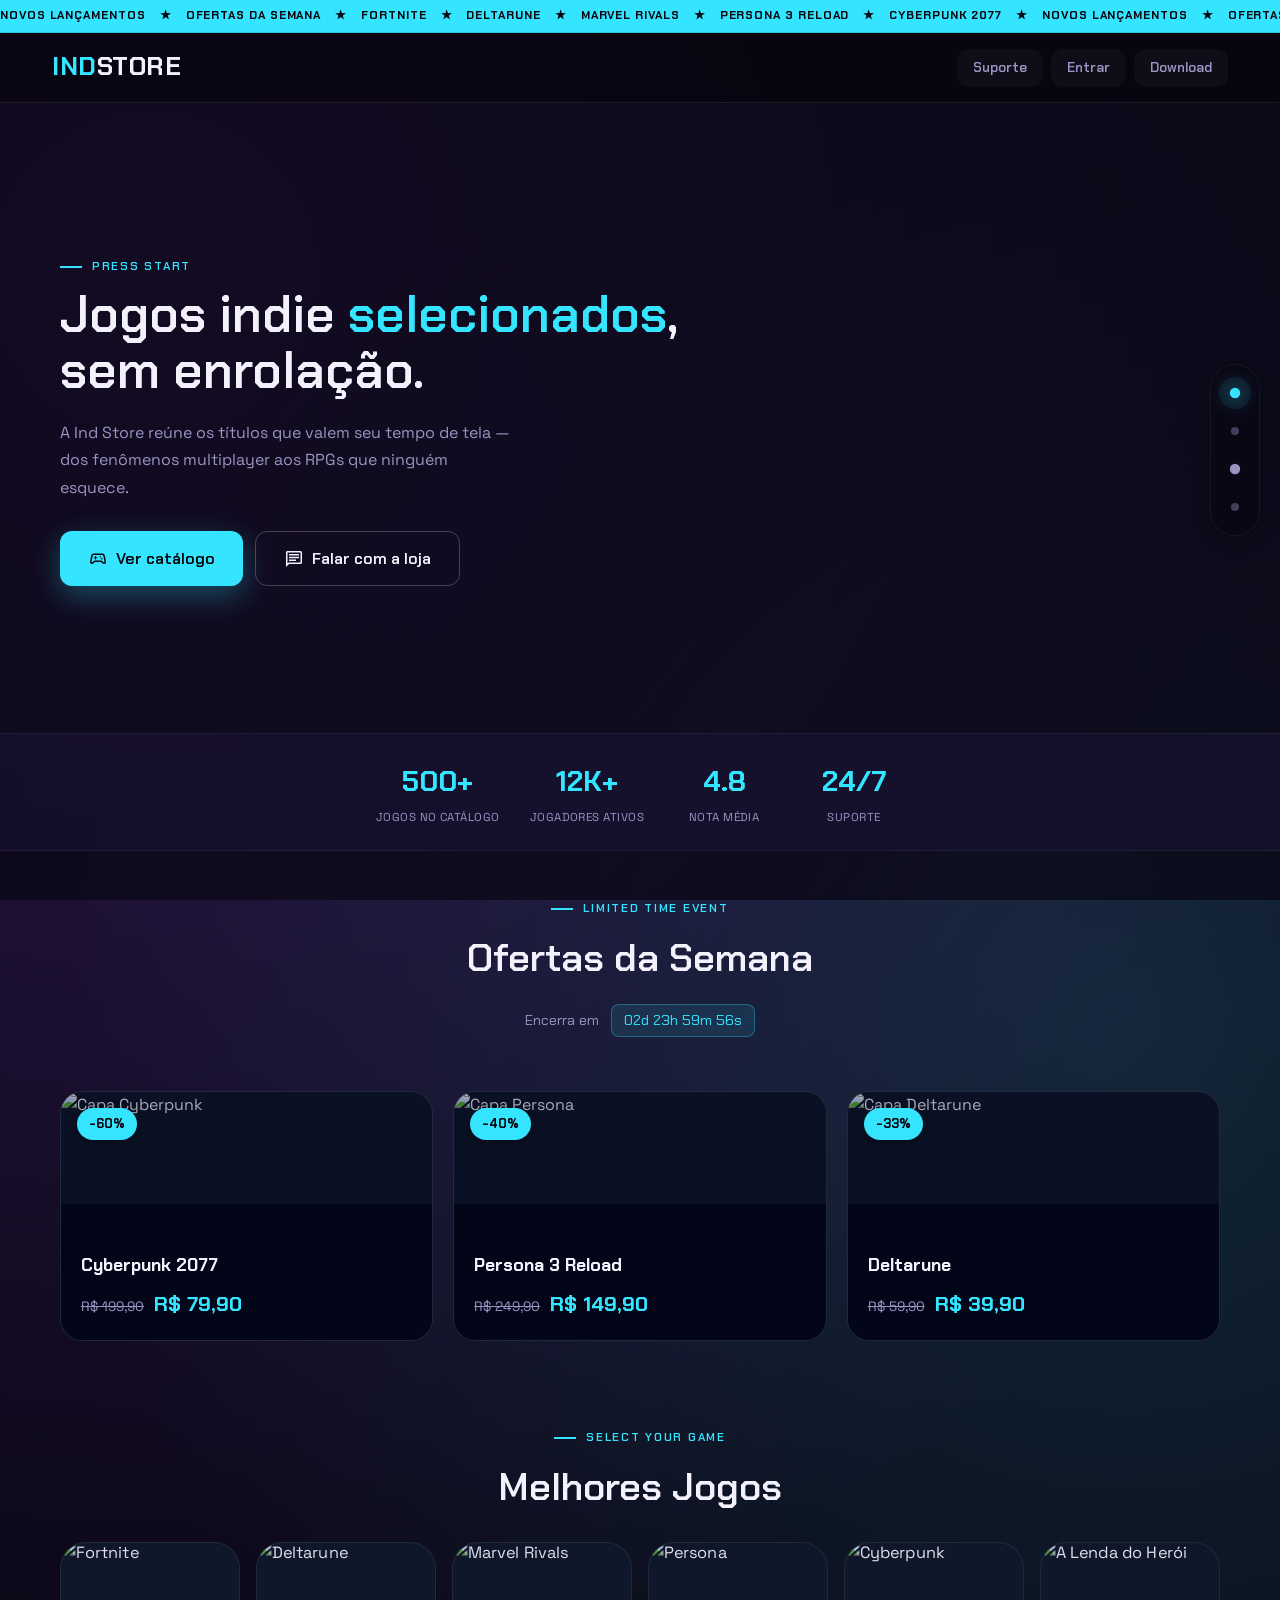
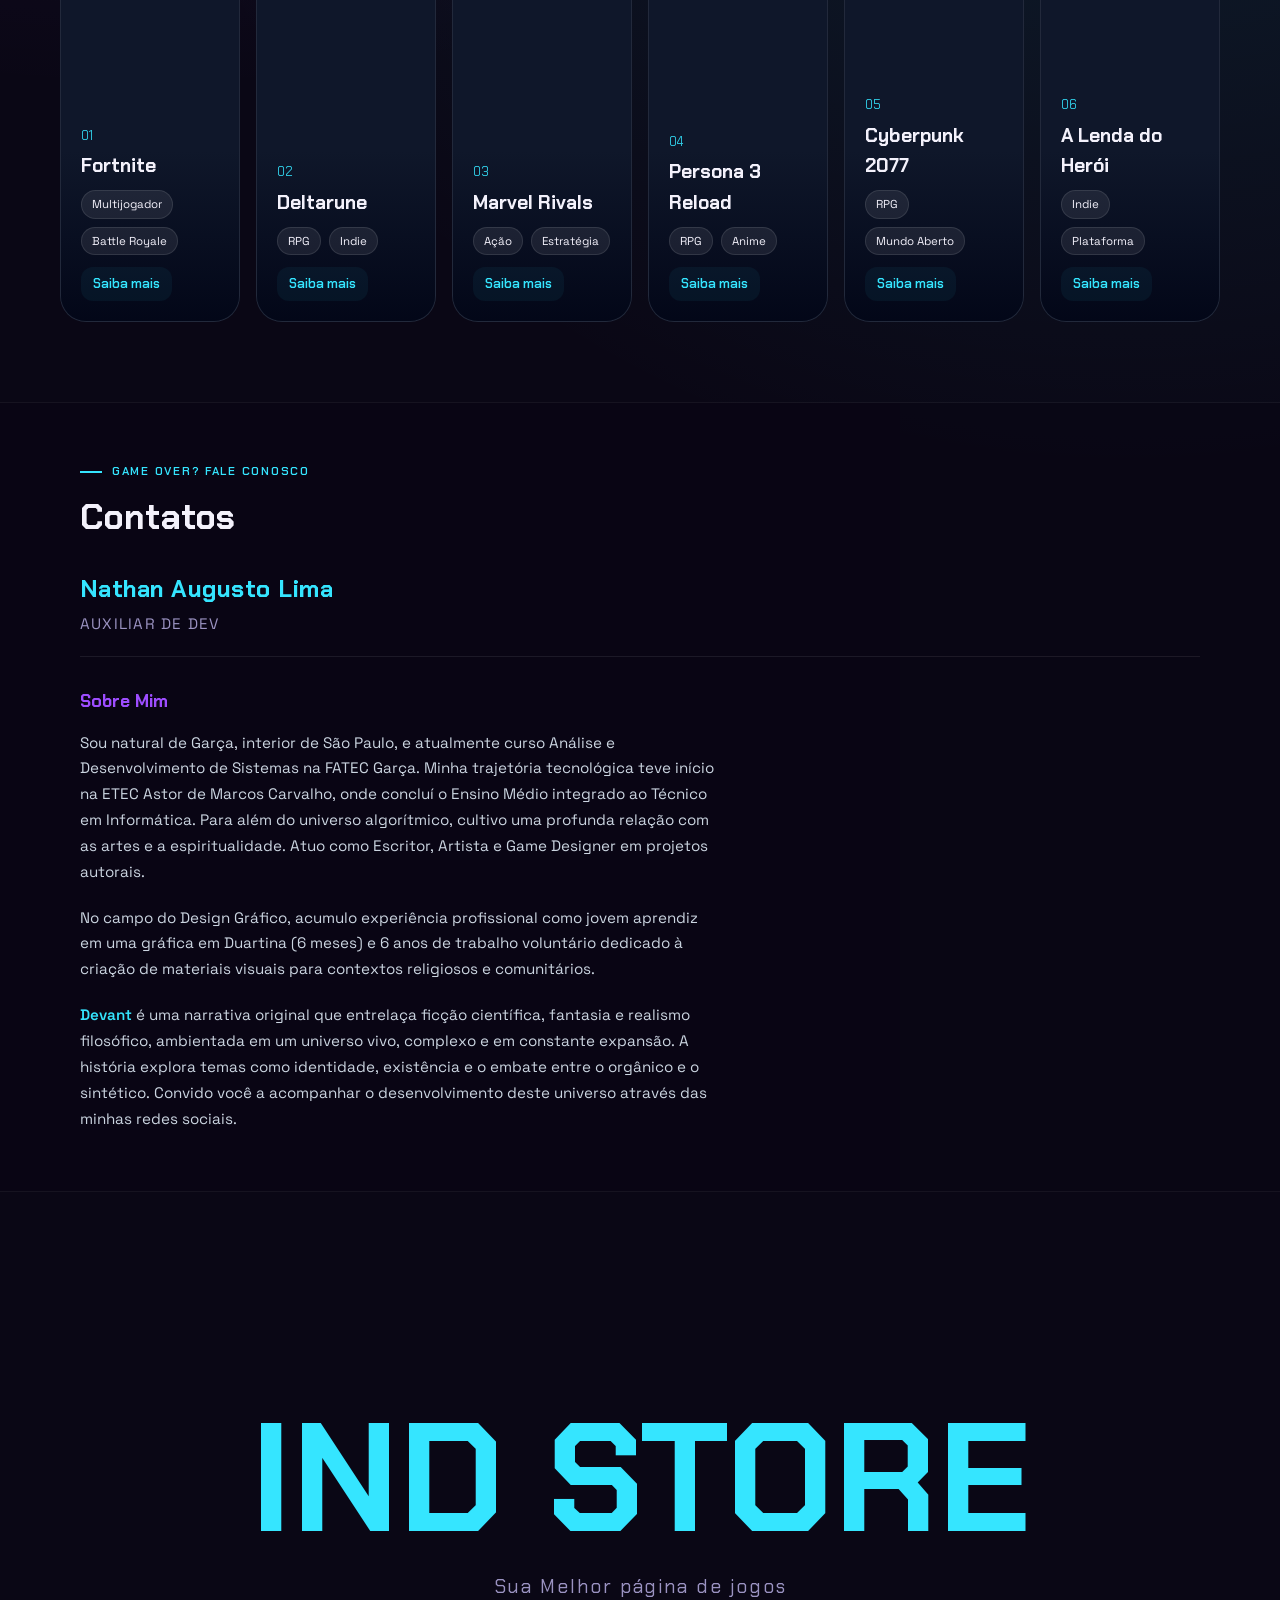
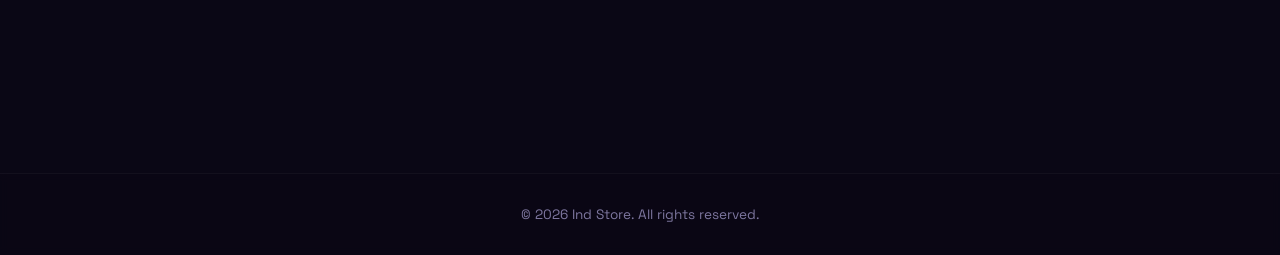
==== commit 81b76085: "Add files via upload" ====
--- a/App/public/index.html
+++ b/App/public/index.html
@@ -343,7 +343,11 @@
                 <span class="game-index">04</span>
                 <h3>Persona 3 Reload</h3>
                 <div class="game-tags"><span>RPG</span><span>Anime</span></div>
-                <a href="#" class="game-link" target="_blank" rel="noreferrer"
+                <a
+                  href="Jogos/persona3.html"
+                  class="game-link"
+                  target="_blank"
+                  rel="noreferrer"
                   >Saiba mais</a
                 >
               </div>
@@ -362,7 +366,11 @@
                 <div class="game-tags">
                   <span>RPG</span><span>Mundo Aberto</span>
                 </div>
-                <a href="#" class="game-link" target="_blank" rel="noreferrer"
+                <a
+                  href="Jogos/cyberpunk.html"
+                  class="game-link"
+                  target="_blank"
+                  rel="noreferrer"
                   >Saiba mais</a
                 >
               </div>
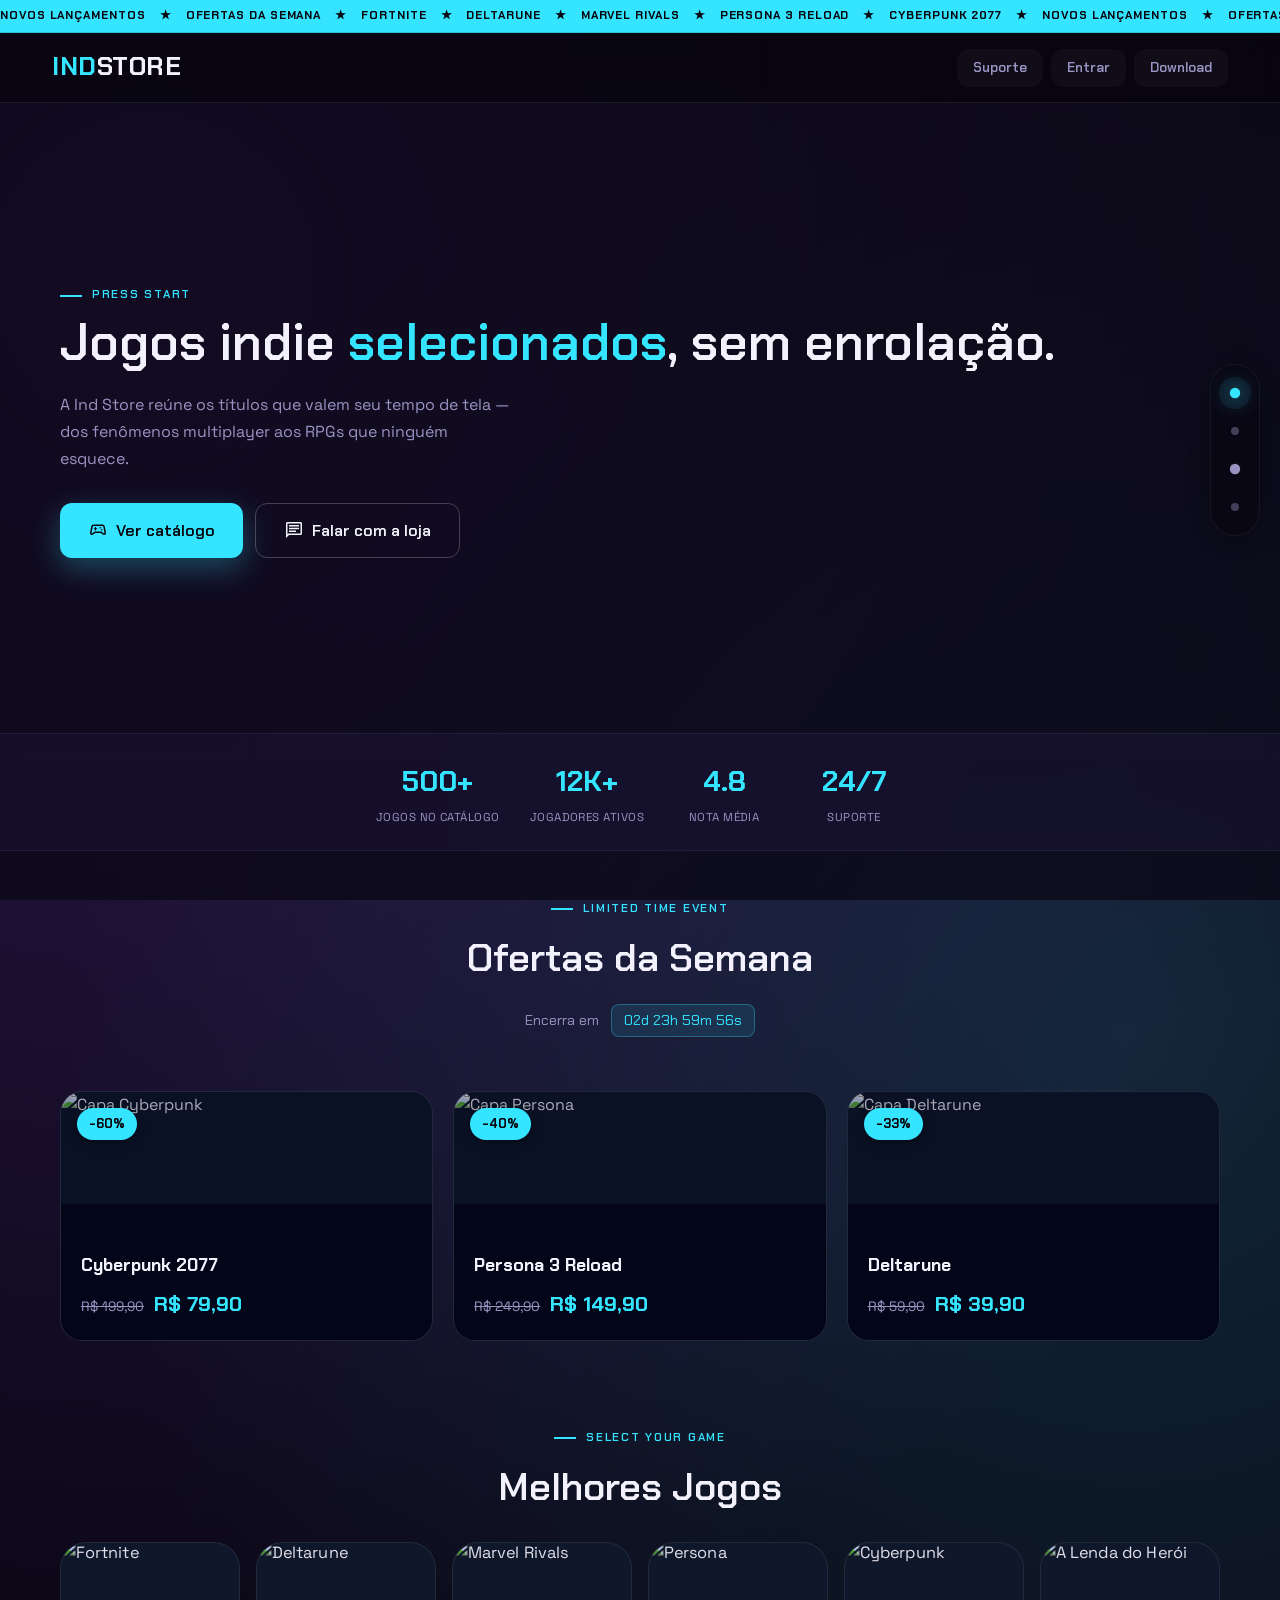
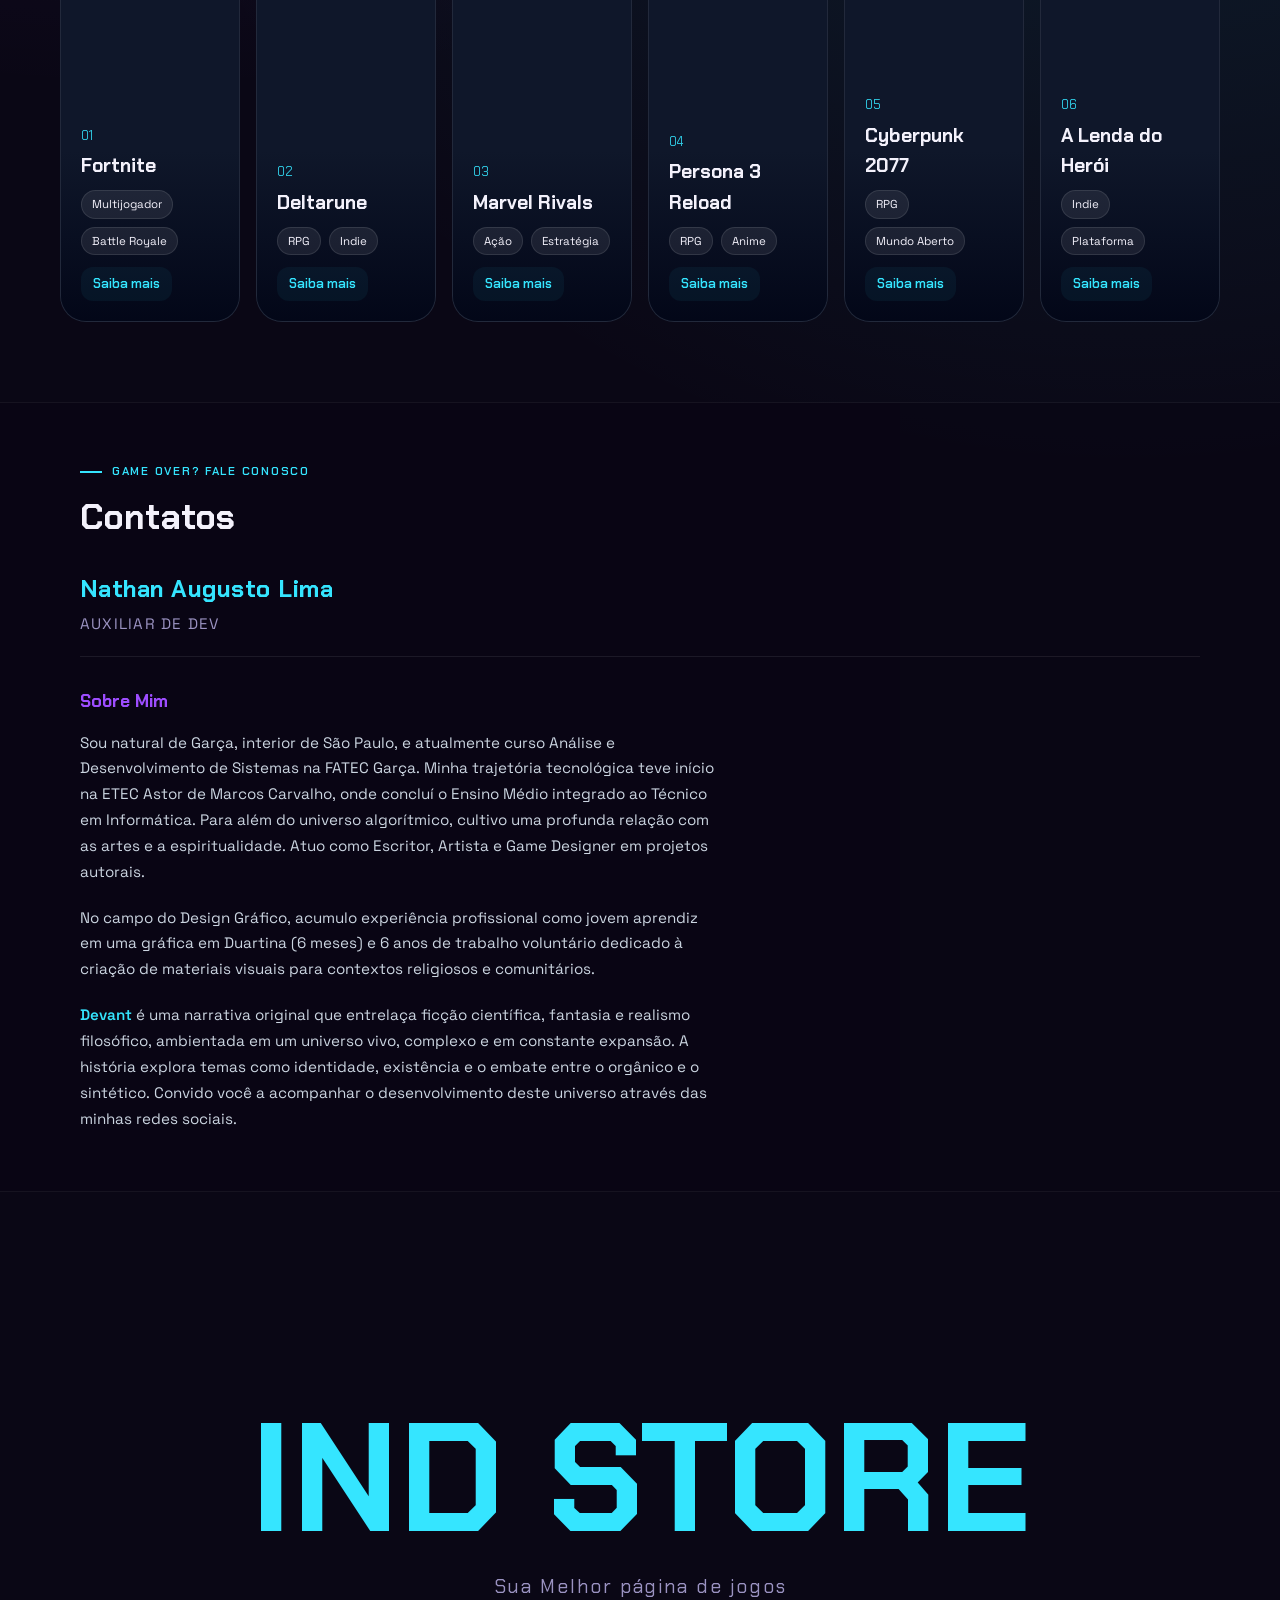
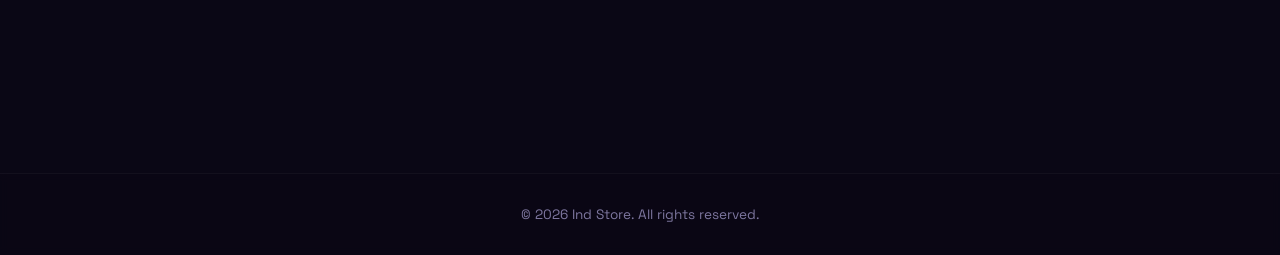
==== commit 782baaa3: "Add files via upload" ====
--- a/App/public/index.html
+++ b/App/public/index.html
@@ -22,7 +22,7 @@
       href="https://fonts.googleapis.com/css2?family=Chakra+Petch:wght@500;600;700&family=Space+Grotesk:wght@400;500;600;700&display=swap"
       rel="stylesheet"
     />
-    <!-- Material Symbols (ícones em fonte, sem SVG) -->
+
     <link
       rel="stylesheet"
       href="https://fonts.googleapis.com/css2?family=Material+Symbols+Outlined:opsz,wght,FILL,GRAD@20..48,400,0..1,0"
@@ -30,10 +30,7 @@
 
     <link href="./css/index.css" rel="stylesheet" />
     <style>
-      /* =========================================================
-         ⚠️ BLOCO PROTEGIDO — Accordion "Melhores Jogos"
-         Intocado conforme pedido — mesma estrutura e timings.
-      ========================================================= */
+      /* // ===================== BLOCO PROTEGIDO ===================== // */
       .game-list,
       .game-card,
       .game-card:hover,
--- a/App/public/css/index.css
+++ b/App/public/css/index.css
@@ -25,16 +25,6 @@
 html {
   scroll-behavior: smooth;
   scroll-padding-top: 100px;
-}
-
-@media (prefers-reduced-motion: reduce) {
-  html {
-    scroll-behavior: auto;
-  }
-  * {
-    animation-duration: 0.001ms !important;
-    transition-duration: 0.001ms !important;
-  }
 }
 
 body {
@@ -244,12 +234,6 @@
   scroll-margin-top: 100px;
 }
 
-@media (max-width: 768px) {
-  .section {
-    padding: 30px 20px;
-  }
-}
-
 .eyebrow {
   font-family: var(--font-display);
   font-size: 0.72rem;
@@ -303,13 +287,6 @@
   max-width: 1280px;
   margin: 0 auto;
   width: 100%;
-}
-
-@media (min-width: 768px) {
-  .intro-grid {
-    grid-template-columns: 1.2fr 0.8fr;
-    gap: 48px;
-  }
 }
 
 .hero-content h2 {
@@ -472,18 +449,6 @@
   margin: 0 auto;
 }
 
-@media (max-width: 1024px) {
-  .deals-grid {
-    grid-template-columns: repeat(2, 1fr);
-  }
-}
-
-@media (max-width: 640px) {
-  .deals-grid {
-    grid-template-columns: 1fr;
-  }
-}
-
 .deal-card {
   position: relative;
   border-radius: 22px;
@@ -773,7 +738,6 @@
   z-index: 0;
 }
 
-/* Camadas sólidas para legibilidade do texto (sem gradiente) */
 .contact-section-wide::before {
   content: "";
   position: absolute;
@@ -866,25 +830,6 @@
 .contact-about strong {
   color: var(--cyan);
   font-weight: 600;
-}
-
-@media (max-width: 900px) {
-  .contact-section-wide::after {
-    width: 100%;
-    background: rgba(10, 7, 21, 0.88);
-  }
-
-  .parallax-bg {
-    background-attachment: scroll;
-  }
-
-  .contact-right-content {
-    padding: 48px 24px;
-  }
-
-  .contact-about {
-    max-width: 100%;
-  }
 }
 
 .mega-section {
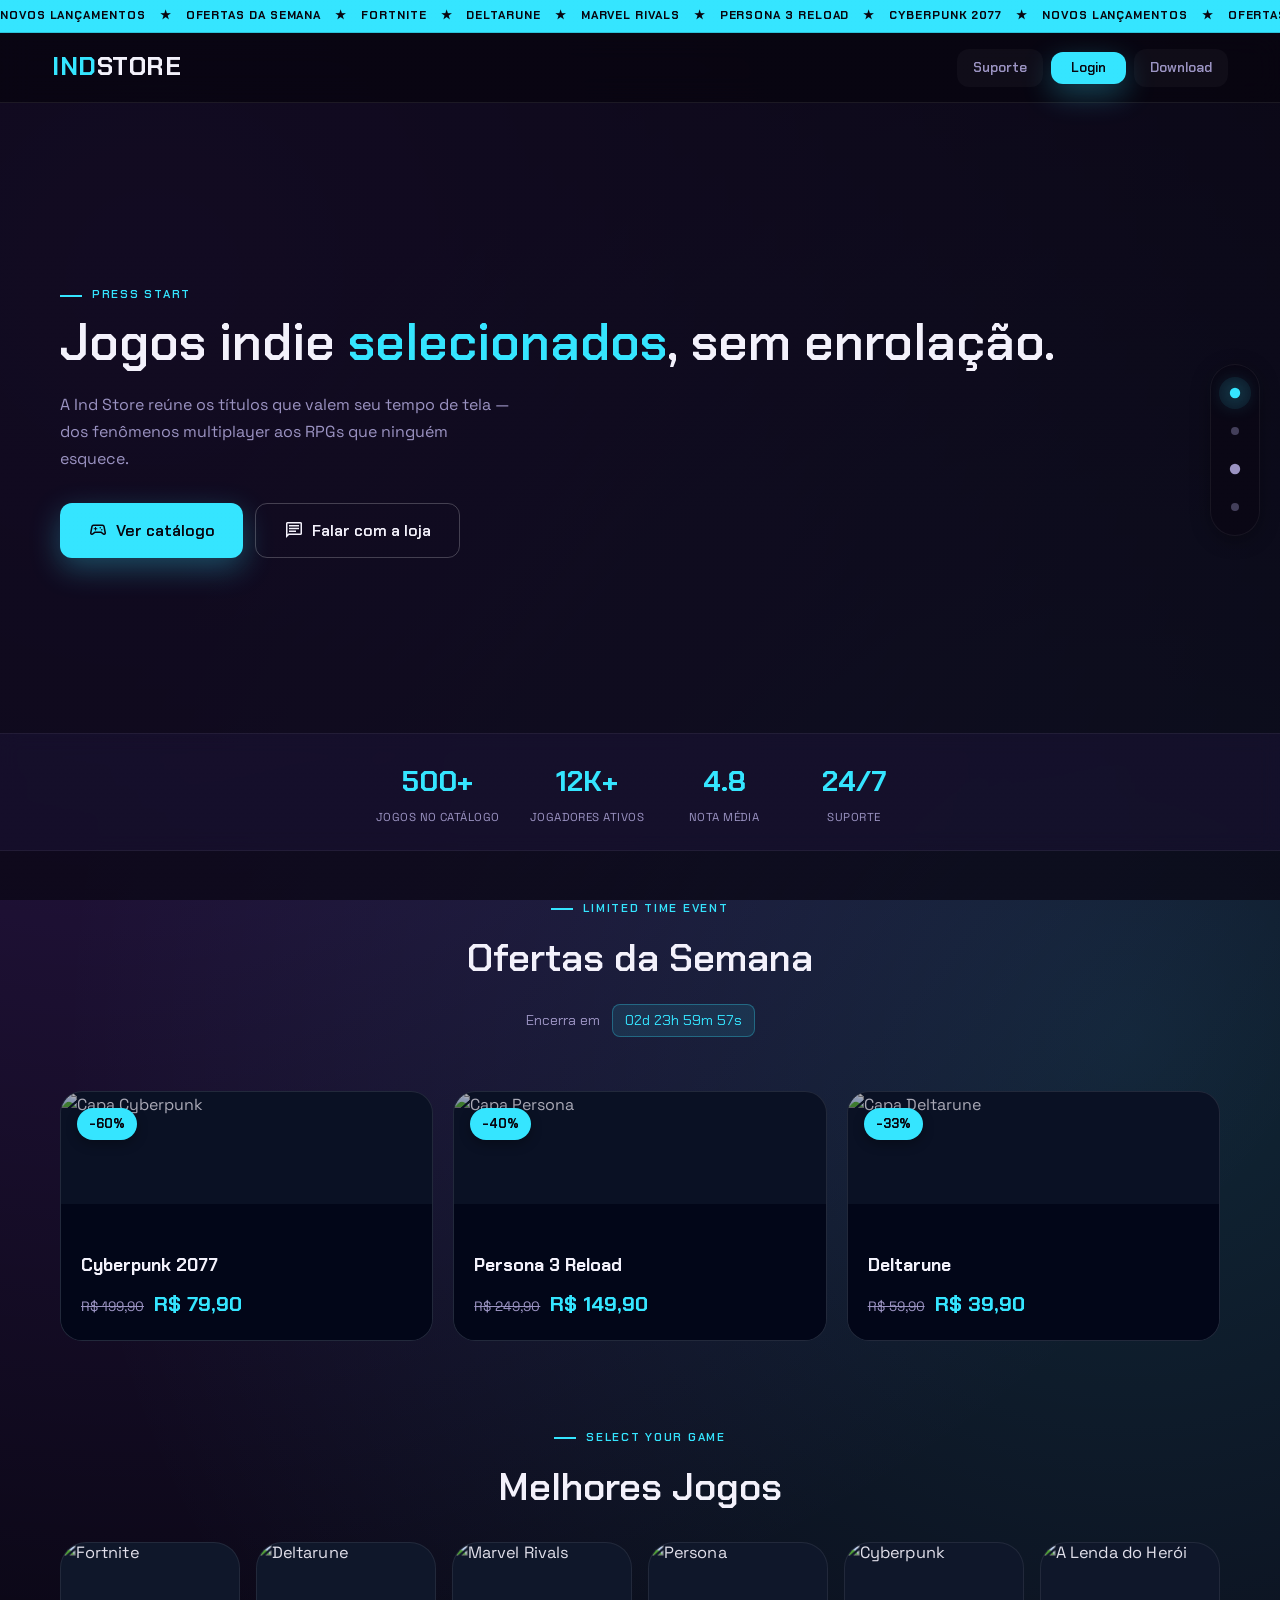
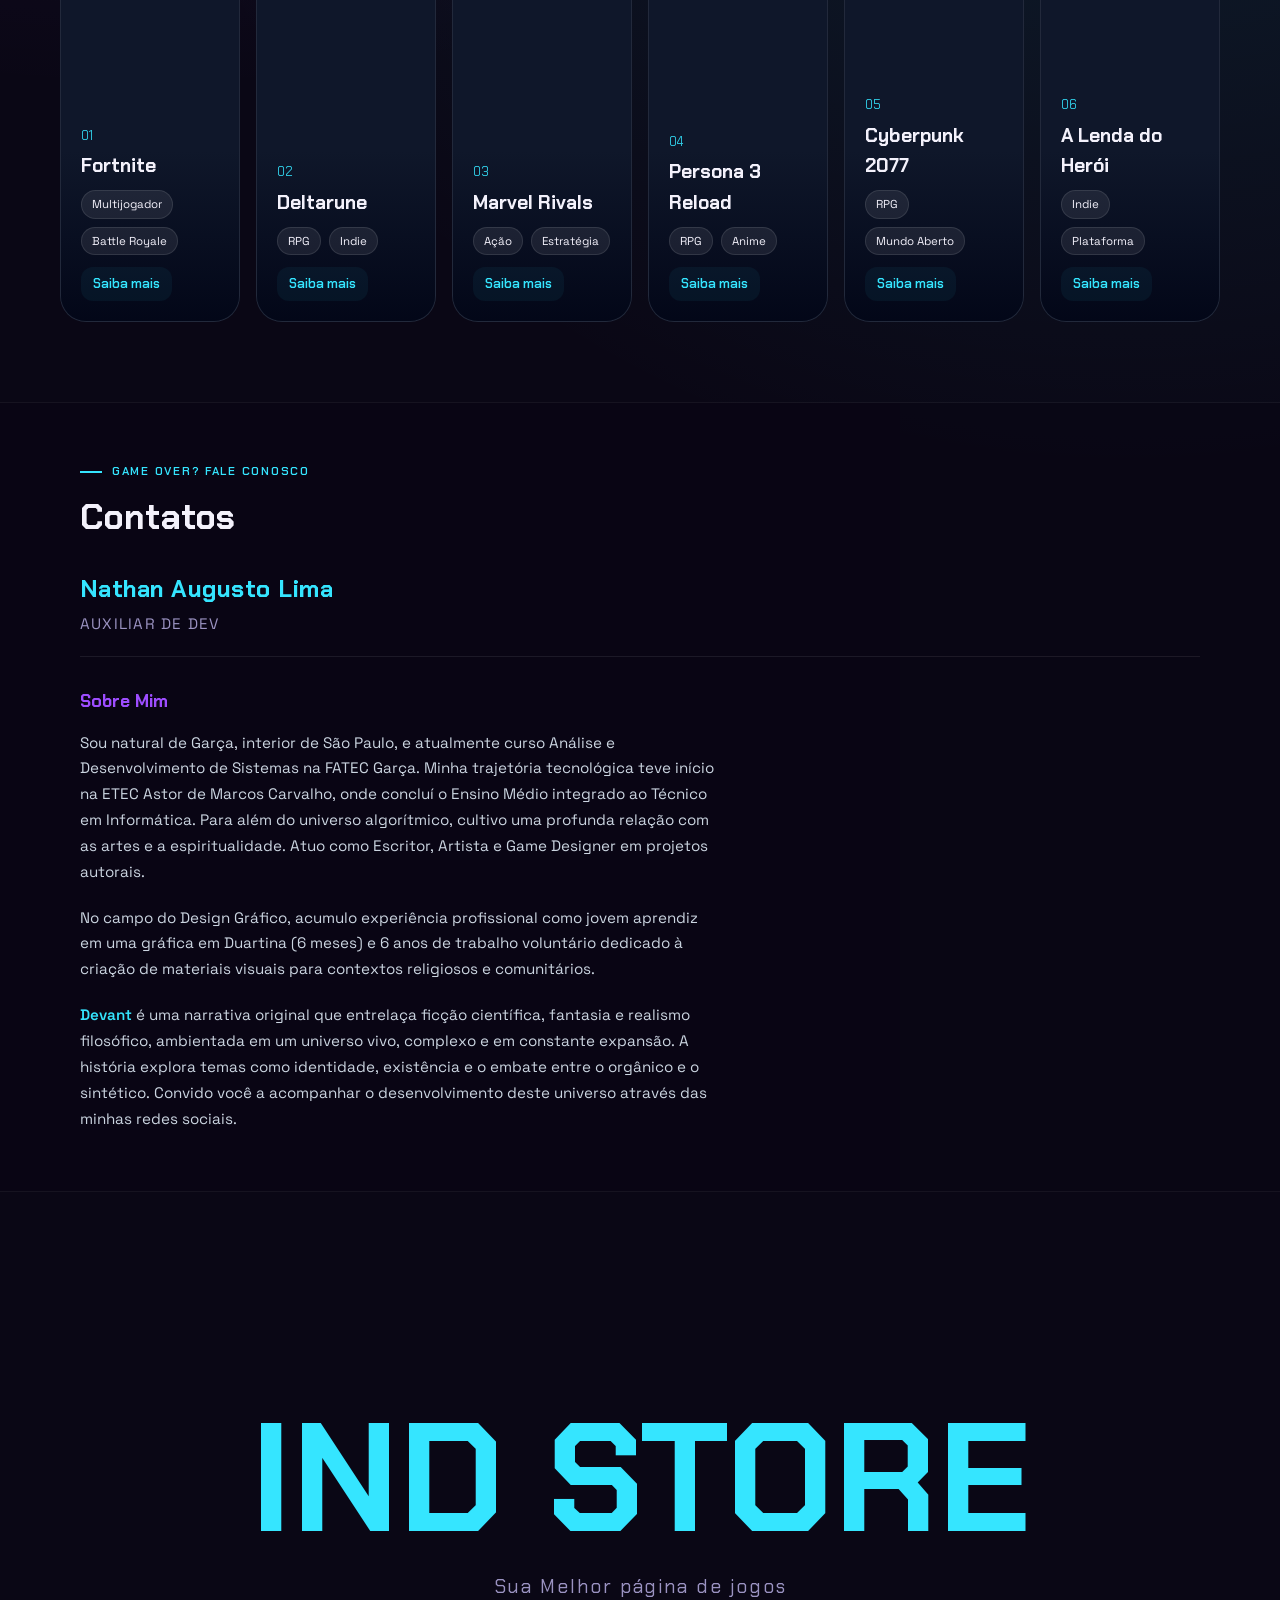
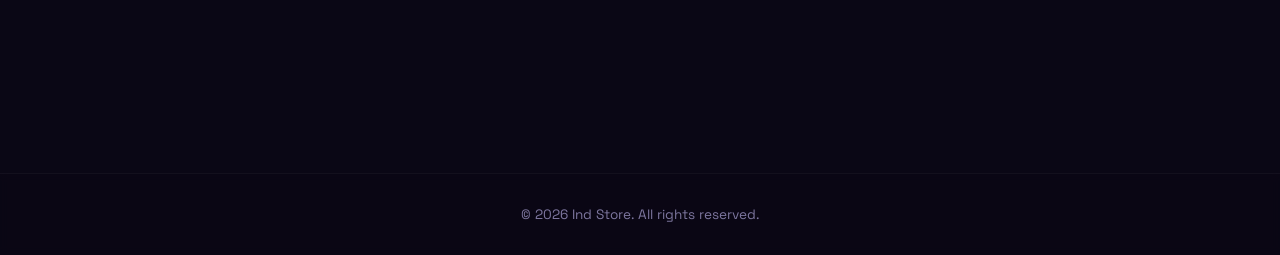
==== commit 7415d84b: "criação da tela de Login" ====
--- a/App/public/index.html
+++ b/App/public/index.html
@@ -124,7 +124,17 @@
 
         <div class="header__nav">
           <p>Suporte</p>
-          <p>Entrar</p>
+          <a
+            href="Auth/Login.html"
+            style="
+              padding-top: 5px;
+              padding-bottom: 5px;
+              padding-left: 20px;
+              padding-right: 20px;
+            "
+            class="btn btn--primary"
+            >Login</a
+          >
           <p>Download</p>
         </div>
       </div>
--- a/App/public/css/index.css
+++ b/App/public/css/index.css
@@ -1,3 +1,4 @@
+/* Index.css */
 :root {
   --bg: #0a0715;
   --surface: #150f2b;
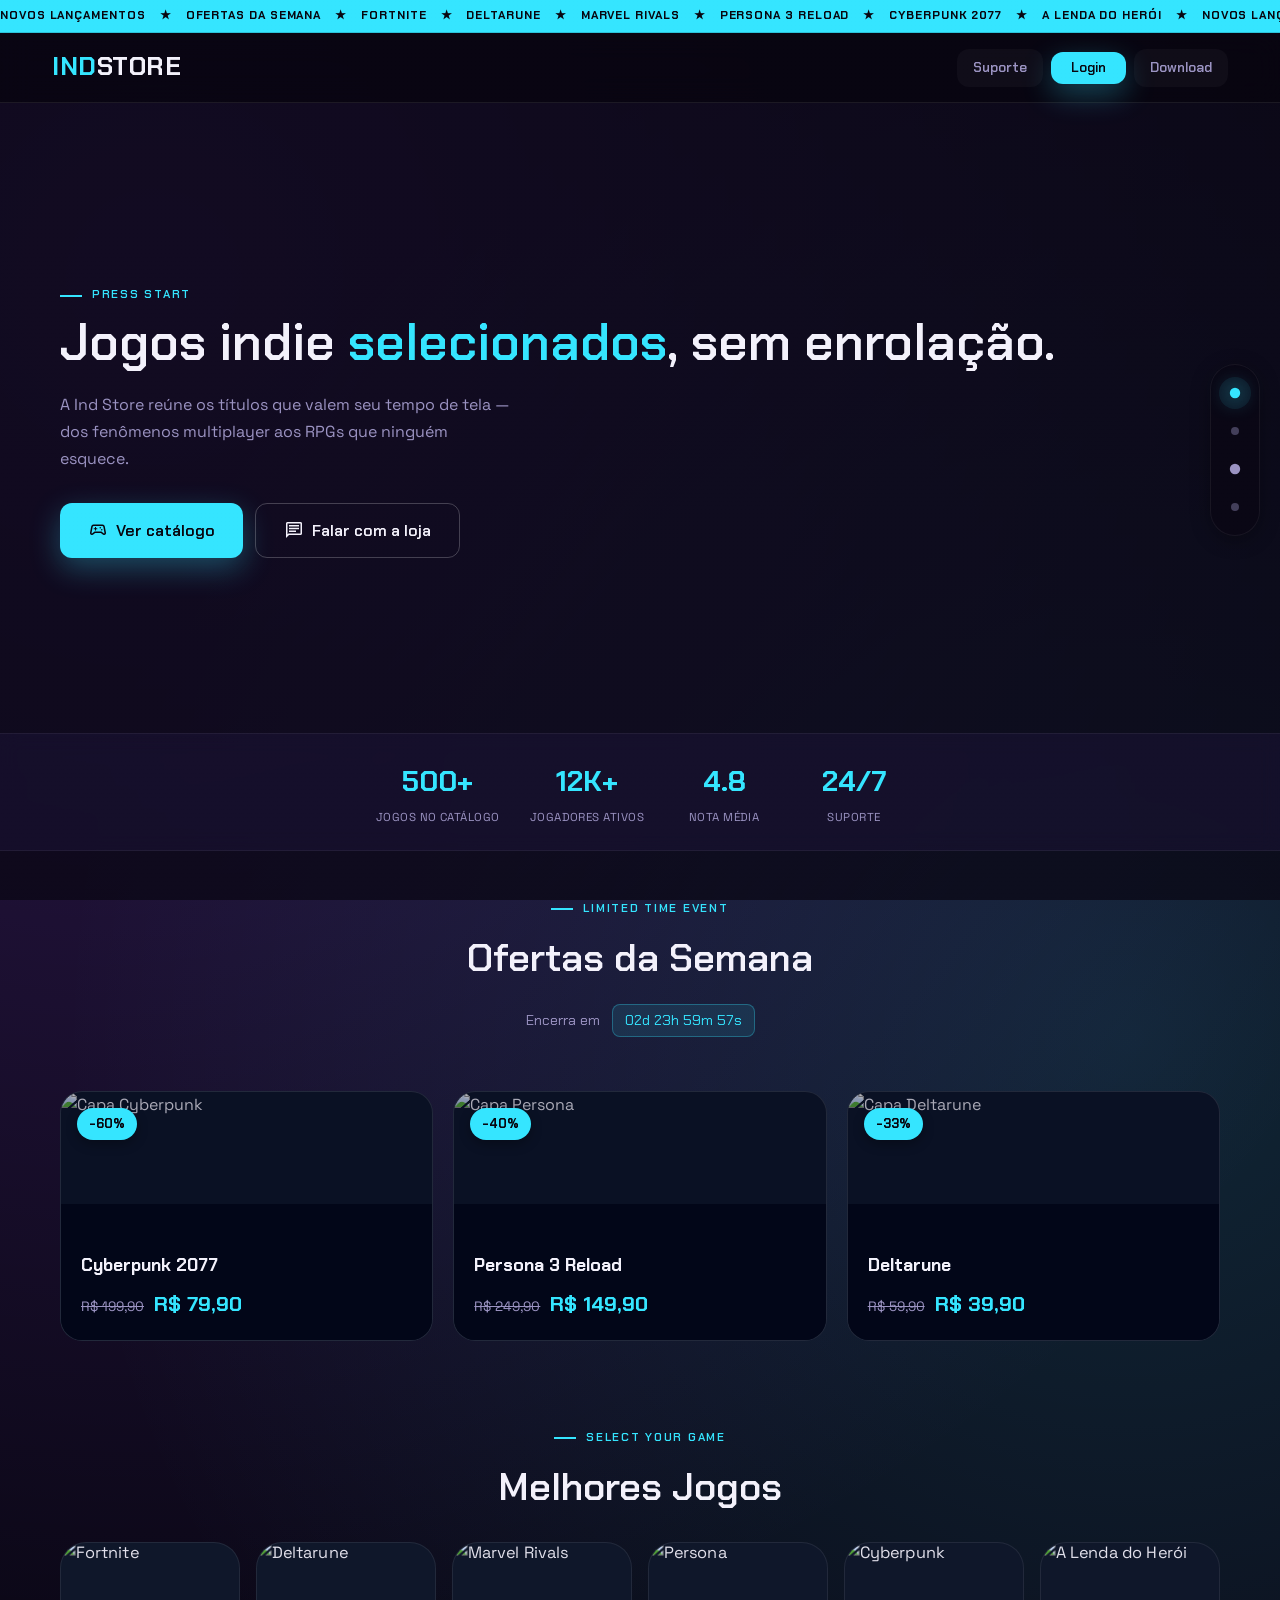
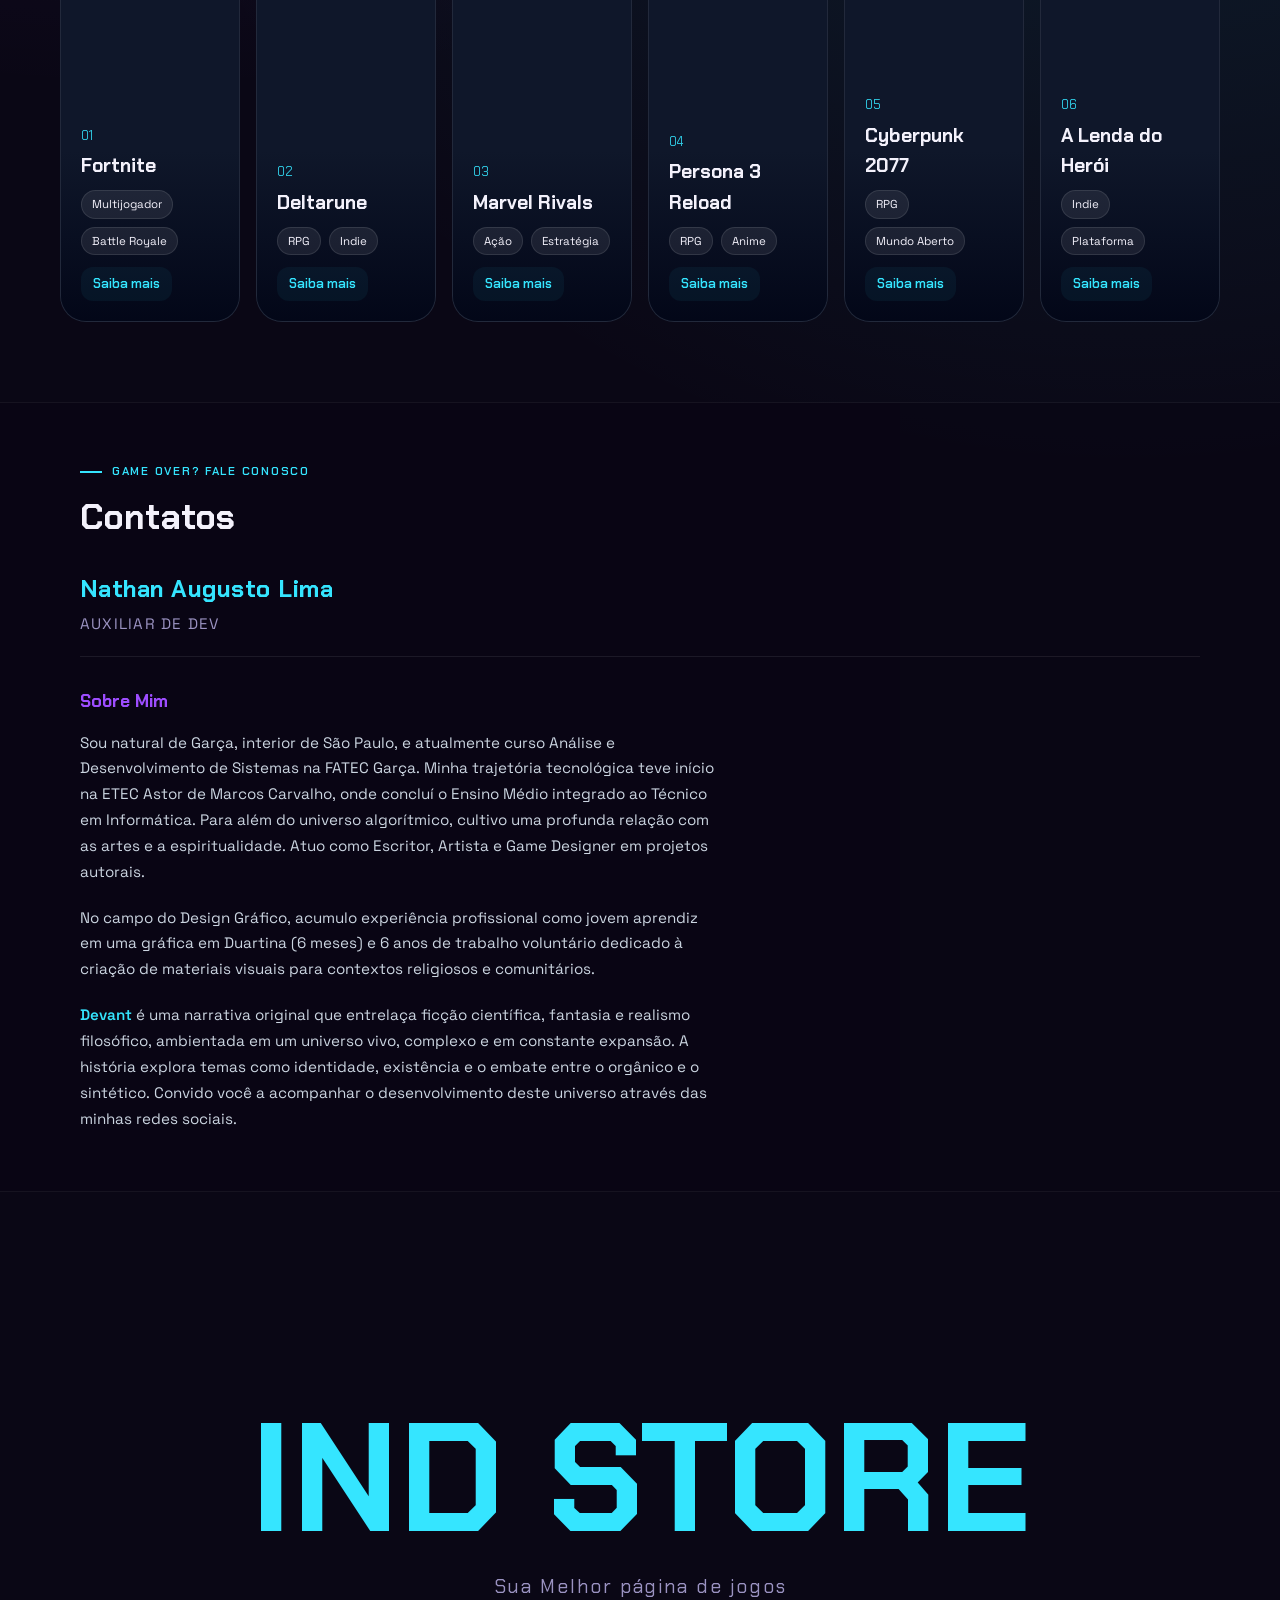
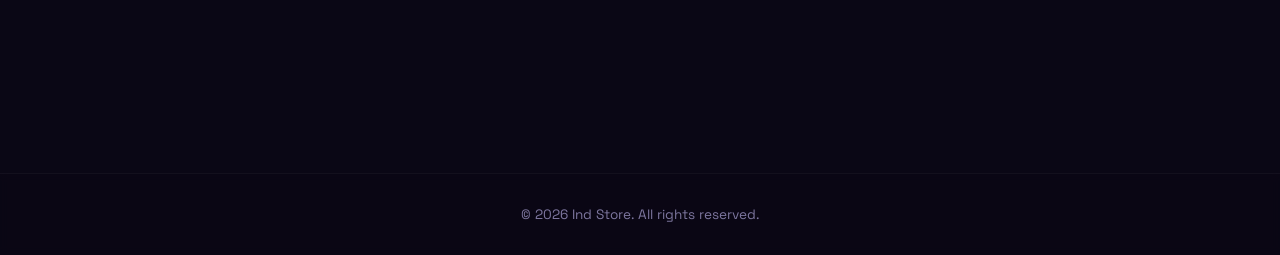
==== commit e285e0e7: "melhorias no marquee" ====
--- a/App/public/index.html
+++ b/App/public/index.html
@@ -107,11 +107,13 @@
         ><span>★</span> <span>DELTARUNE</span><span>★</span>
         <span>MARVEL RIVALS</span><span>★</span> <span>PERSONA 3 RELOAD</span
         ><span>★</span> <span>CYBERPUNK 2077</span><span>★</span>
+        <span>A LENDA DO HERÓI</span><span>★</span>
         <span>NOVOS LANÇAMENTOS</span><span>★</span>
         <span>OFERTAS DA SEMANA</span><span>★</span> <span>FORTNITE</span
         ><span>★</span> <span>DELTARUNE</span><span>★</span>
         <span>MARVEL RIVALS</span><span>★</span> <span>PERSONA 3 RELOAD</span
         ><span>★</span> <span>CYBERPUNK 2077</span><span>★</span>
+        <span>A LENDA DO HERÓI</span><span>★</span>
       </div>
     </div>
 
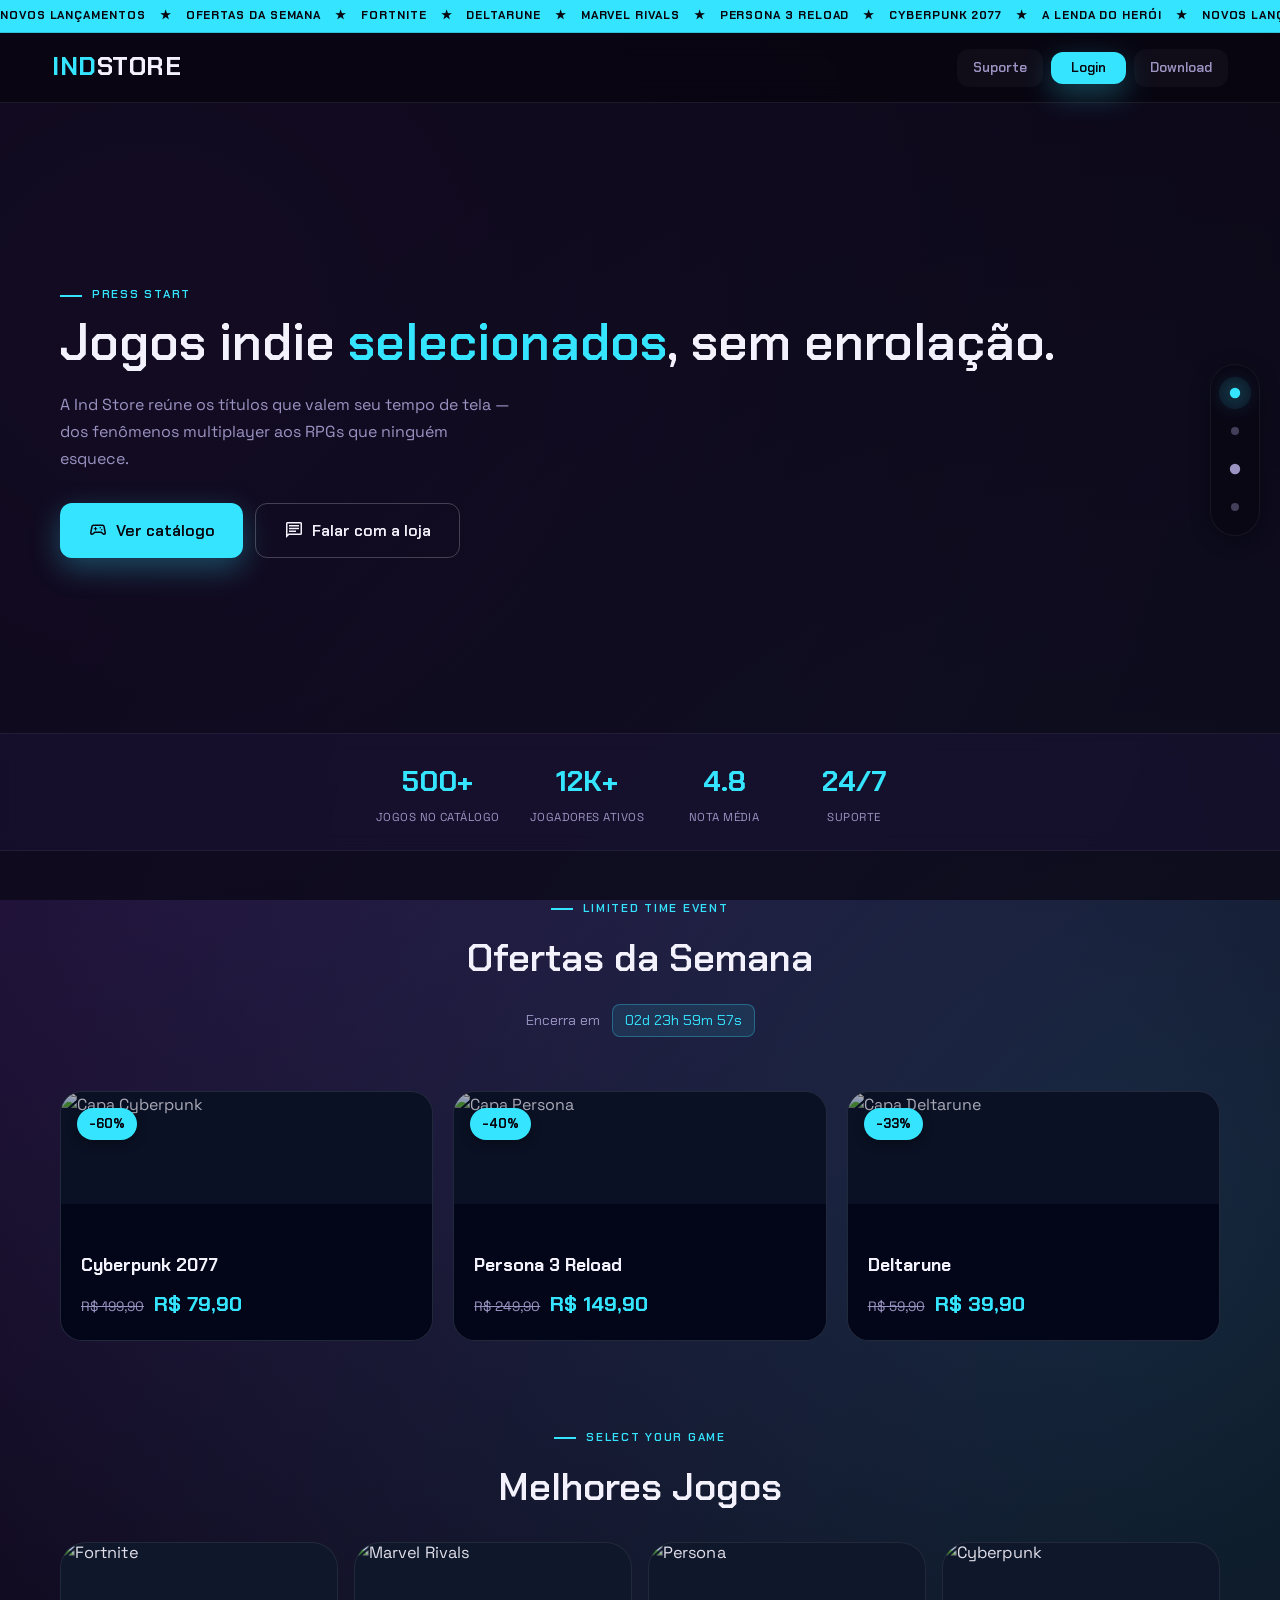
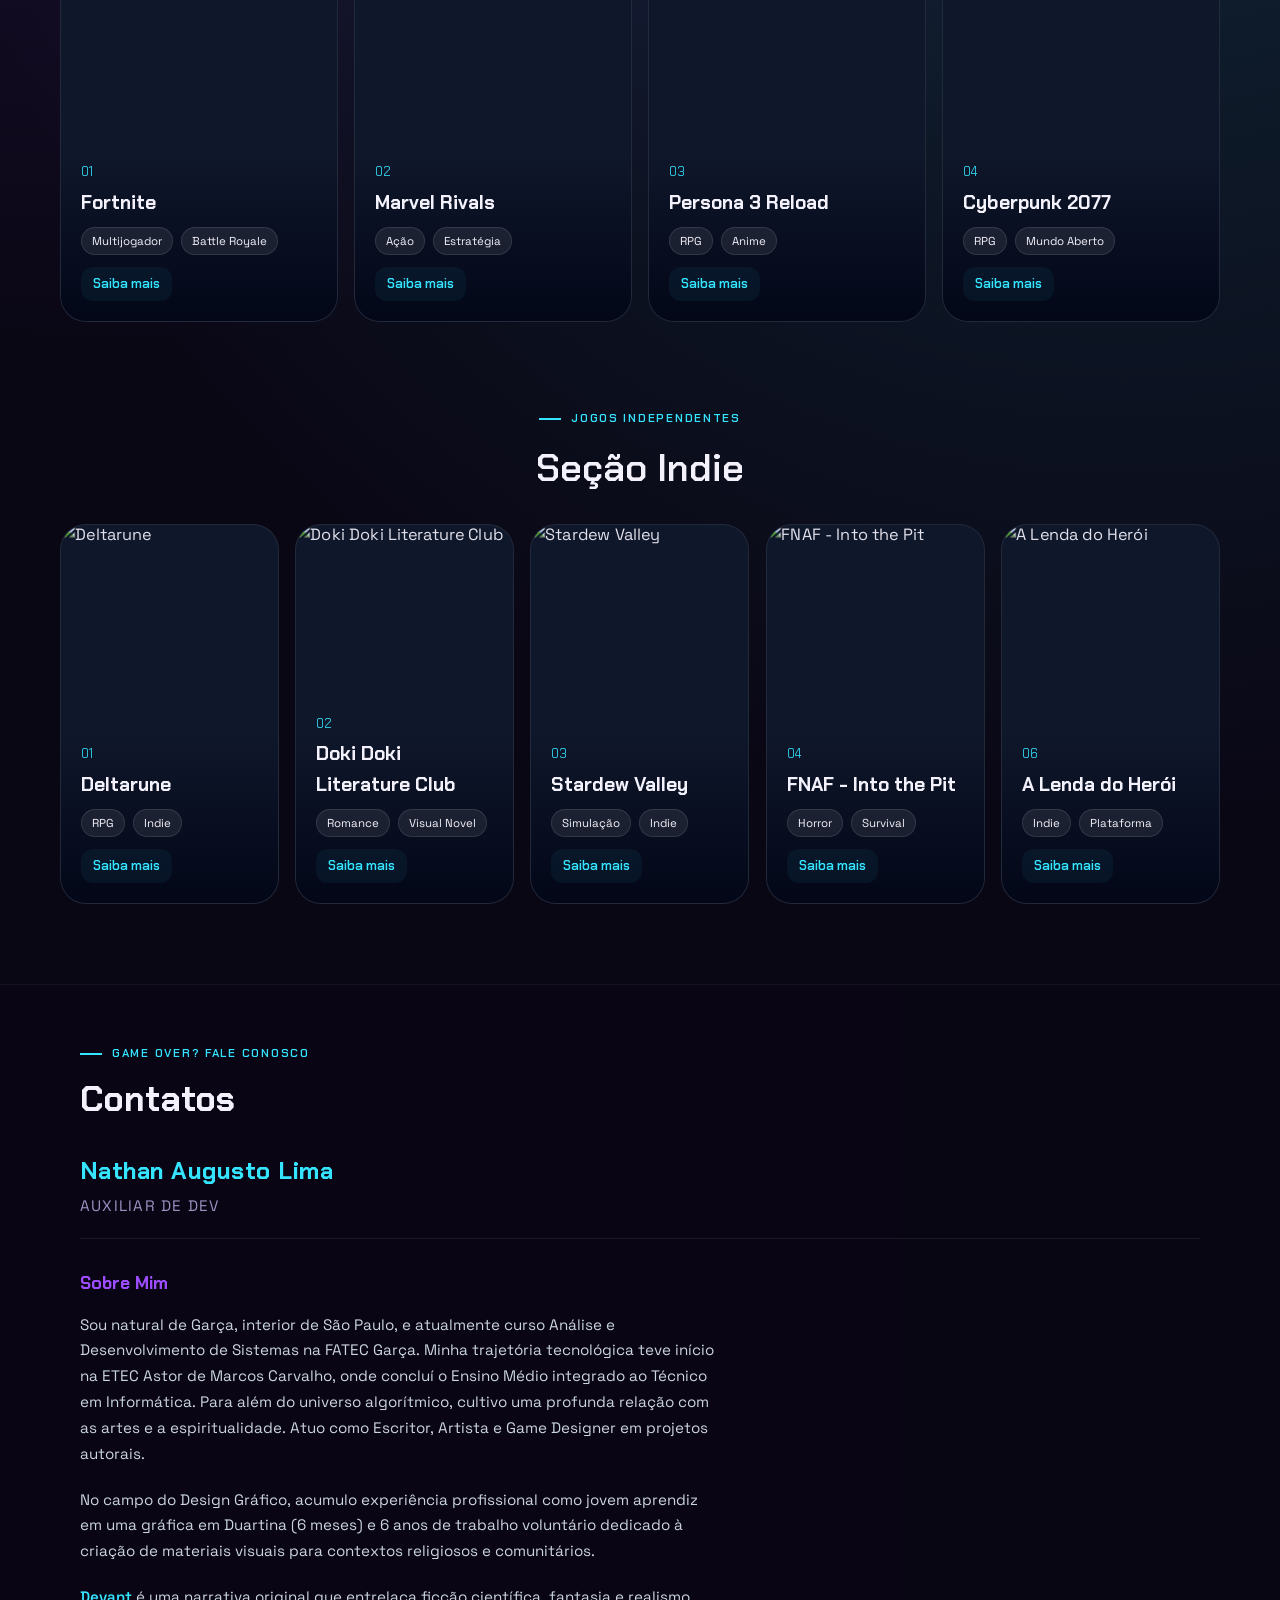
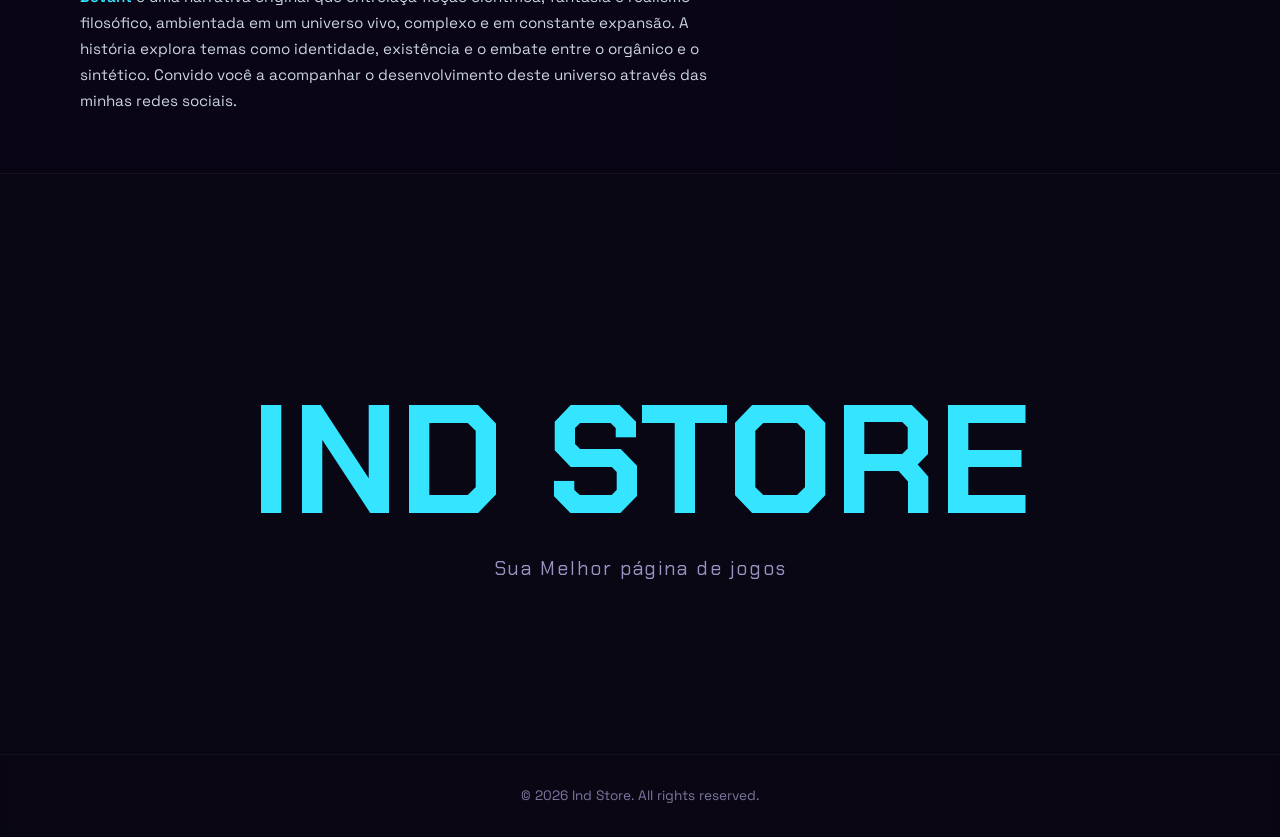
==== commit d00ed058: "add: seção indie" ====
--- a/App/public/index.html
+++ b/App/public/index.html
@@ -293,6 +293,83 @@
               </a>
             </article>
 
+            <article class="game-card" style="--card-glow: #35e5ff">
+              <img
+                src="https://preview.redd.it/is-marvel-rivals-art-ai-generated-v0-ehrwy6mjlm5e1.png?width=2560&format=png&auto=webp&s=d0fd3bcc1ab28735fae445e4cfb4c5dda19a023b"
+                alt="Marvel Rivals"
+                class="game-image"
+                loading="lazy"
+              />
+              <div class="game-info">
+                <span class="game-index">02</span>
+                <h3>Marvel Rivals</h3>
+                <div class="game-tags">
+                  <span>Ação</span><span>Estratégia</span>
+                </div>
+                <a
+                  href="Jogos/marvel.html"
+                  class="game-link"
+                  target="_blank"
+                  rel="noreferrer"
+                  >Saiba mais</a
+                >
+              </div>
+            </article>
+
+            <article class="game-card" style="--card-glow: #9d4dff">
+              <img
+                src="https://i0.wp.com/www.portaldonerd.com.br/wp-content/uploads/2024/01/persona-3-reload-scaled.jpeg"
+                alt="Persona"
+                class="game-image"
+                loading="lazy"
+              />
+              <div class="game-info">
+                <span class="game-index">03</span>
+                <h3>Persona 3 Reload</h3>
+                <div class="game-tags"><span>RPG</span><span>Anime</span></div>
+                <a
+                  href="Jogos/persona3.html"
+                  class="game-link"
+                  target="_blank"
+                  rel="noreferrer"
+                  >Saiba mais</a
+                >
+              </div>
+            </article>
+
+            <article class="game-card" style="--card-glow: #c084fc">
+              <img
+                src="https://static.wikia.nocookie.net/cyberpunk/images/e/e0/Cyberpunk2077-keyart-female_v.png/revision/latest?cb=20201201001215"
+                alt="Cyberpunk"
+                class="game-image"
+                loading="lazy"
+              />
+              <div class="game-info">
+                <span class="game-index">04</span>
+                <h3>Cyberpunk 2077</h3>
+                <div class="game-tags">
+                  <span>RPG</span><span>Mundo Aberto</span>
+                </div>
+                <a
+                  href="Jogos/cyberpunk.html"
+                  class="game-link"
+                  target="_blank"
+                  rel="noreferrer"
+                  >Saiba mais</a
+                >
+              </div>
+            </article>
+          </div>
+        </section>
+
+        <section id="jogos-indie" class="section games-section">
+          <div class="section-heading reveal">
+            <p class="eyebrow">Jogos Independentes</p>
+            <h2 class="section-title">Seção Indie</h2>
+          </div>
+
+          <div class="game-list reveal">
+            <!-- Deltarune -->
             <article class="game-card" style="--card-glow: #9d4dff">
               <a href="Jogos/deltarune.html">
                 <img
@@ -302,7 +379,7 @@
                   loading="lazy"
                 />
                 <div class="game-info">
-                  <span class="game-index">02</span>
+                  <span class="game-index">01</span>
                   <h3>Deltarune</h3>
                   <div class="game-tags">
                     <span>RPG</span><span>Indie</span>
@@ -318,65 +395,70 @@
               </a>
             </article>
 
+            <!-- DDLC -->
             <article class="game-card" style="--card-glow: #35e5ff">
               <img
-                src="https://preview.redd.it/is-marvel-rivals-art-ai-generated-v0-ehrwy6mjlm5e1.png?width=2560&format=png&auto=webp&s=d0fd3bcc1ab28735fae445e4cfb4c5dda19a023b"
-                alt="Marvel Rivals"
+                src="https://assets.nintendo.com/image/upload/q_auto/f_auto/store/software/switch/70010000042151/cfef7634adfd013fc6429f00e0284ddef85c0f857ed5da8d319710cbc249cac3"
+                alt="Doki Doki Literature Club"
+                class="game-image"
+                loading="lazy"
+              />
+              <div class="game-info">
+                <span class="game-index">02</span>
+                <h3>Doki Doki Literature Club</h3>
+                <div class="game-tags">
+                  <span>Romance</span><span>Visual Novel</span>
+                </div>
+                <a
+                  href="Jogos/doki-doki.html"
+                  class="game-link"
+                  target="_blank"
+                  rel="noreferrer"
+                  >Saiba mais</a
+                >
+              </div>
+            </article>
+
+            <!-- Stardew Valley -->
+            <article class="game-card" style="--card-glow: #9d4dff">
+              <img
+                src="https://assets.nintendo.com/image/upload/ar_16:9,c_lpad,w_1240/b_white/f_auto/q_auto/store/software/switch2/70010000105384/c3794d9f79b298f6d8bc106a0cb20fc64f86a39a7659151a76053ea892b61730"
+                alt="Stardew Valley"
                 class="game-image"
                 loading="lazy"
               />
               <div class="game-info">
                 <span class="game-index">03</span>
-                <h3>Marvel Rivals</h3>
+                <h3>Stardew Valley</h3>
                 <div class="game-tags">
-                  <span>Ação</span><span>Estratégia</span>
-                </div>
-                <a
-                  href="Jogos/marvel.html"
-                  class="game-link"
-                  target="_blank"
-                  rel="noreferrer"
-                  >Saiba mais</a
-                >
-              </div>
-            </article>
-
-            <article class="game-card" style="--card-glow: #9d4dff">
-              <img
-                src="https://i0.wp.com/www.portaldonerd.com.br/wp-content/uploads/2024/01/persona-3-reload-scaled.jpeg"
-                alt="Persona"
+                  <span>Simulação</span><span>Indie</span>
+                </div>
+                <a
+                  href="Jogos/stardew.html"
+                  class="game-link"
+                  target="_blank"
+                  rel="noreferrer"
+                  >Saiba mais</a
+                >
+              </div>
+            </article>
+
+            <!-- FNAF - Into the Pit -->
+            <article class="game-card" style="--card-glow: #c084fc">
+              <img
+                src="https://assets.nintendo.com/image/upload/ar_16:9,c_lpad,w_1240/b_white/f_auto/q_auto/store/software/switch/70010000071079/d08fc33e504e0bb244d31c38d1dfa15e1b8465c4992d57a989e31f1ed3bbc026"
+                alt="FNAF - Into the Pit"
                 class="game-image"
                 loading="lazy"
               />
               <div class="game-info">
                 <span class="game-index">04</span>
-                <h3>Persona 3 Reload</h3>
-                <div class="game-tags"><span>RPG</span><span>Anime</span></div>
-                <a
-                  href="Jogos/persona3.html"
-                  class="game-link"
-                  target="_blank"
-                  rel="noreferrer"
-                  >Saiba mais</a
-                >
-              </div>
-            </article>
-
-            <article class="game-card" style="--card-glow: #c084fc">
-              <img
-                src="https://static.wikia.nocookie.net/cyberpunk/images/e/e0/Cyberpunk2077-keyart-female_v.png/revision/latest?cb=20201201001215"
-                alt="Cyberpunk"
-                class="game-image"
-                loading="lazy"
-              />
-              <div class="game-info">
-                <span class="game-index">05</span>
-                <h3>Cyberpunk 2077</h3>
+                <h3>FNAF - Into the Pit</h3>
                 <div class="game-tags">
-                  <span>RPG</span><span>Mundo Aberto</span>
-                </div>
-                <a
-                  href="Jogos/cyberpunk.html"
+                  <span>Horror</span><span>Survival</span>
+                </div>
+                <a
+                  href="Jogos/fnaf-pit.html"
                   class="game-link"
                   target="_blank"
                   rel="noreferrer"
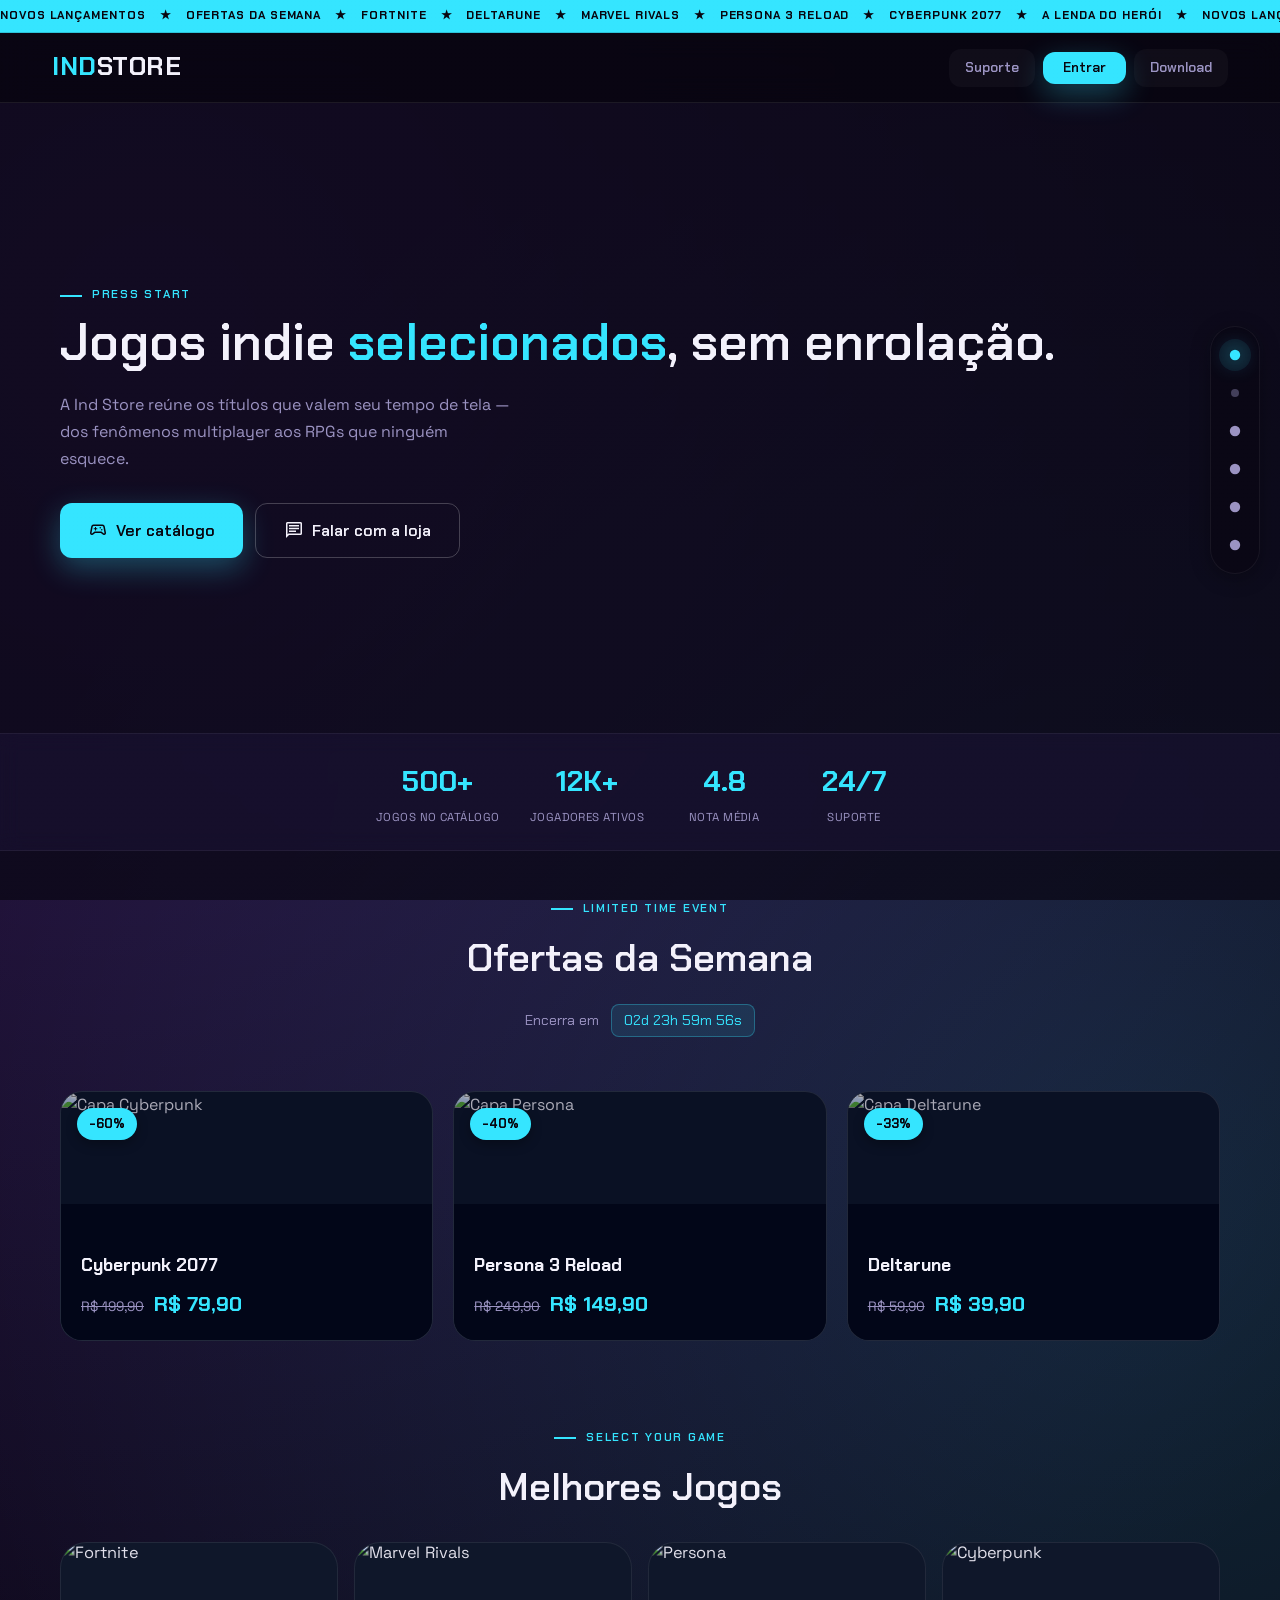
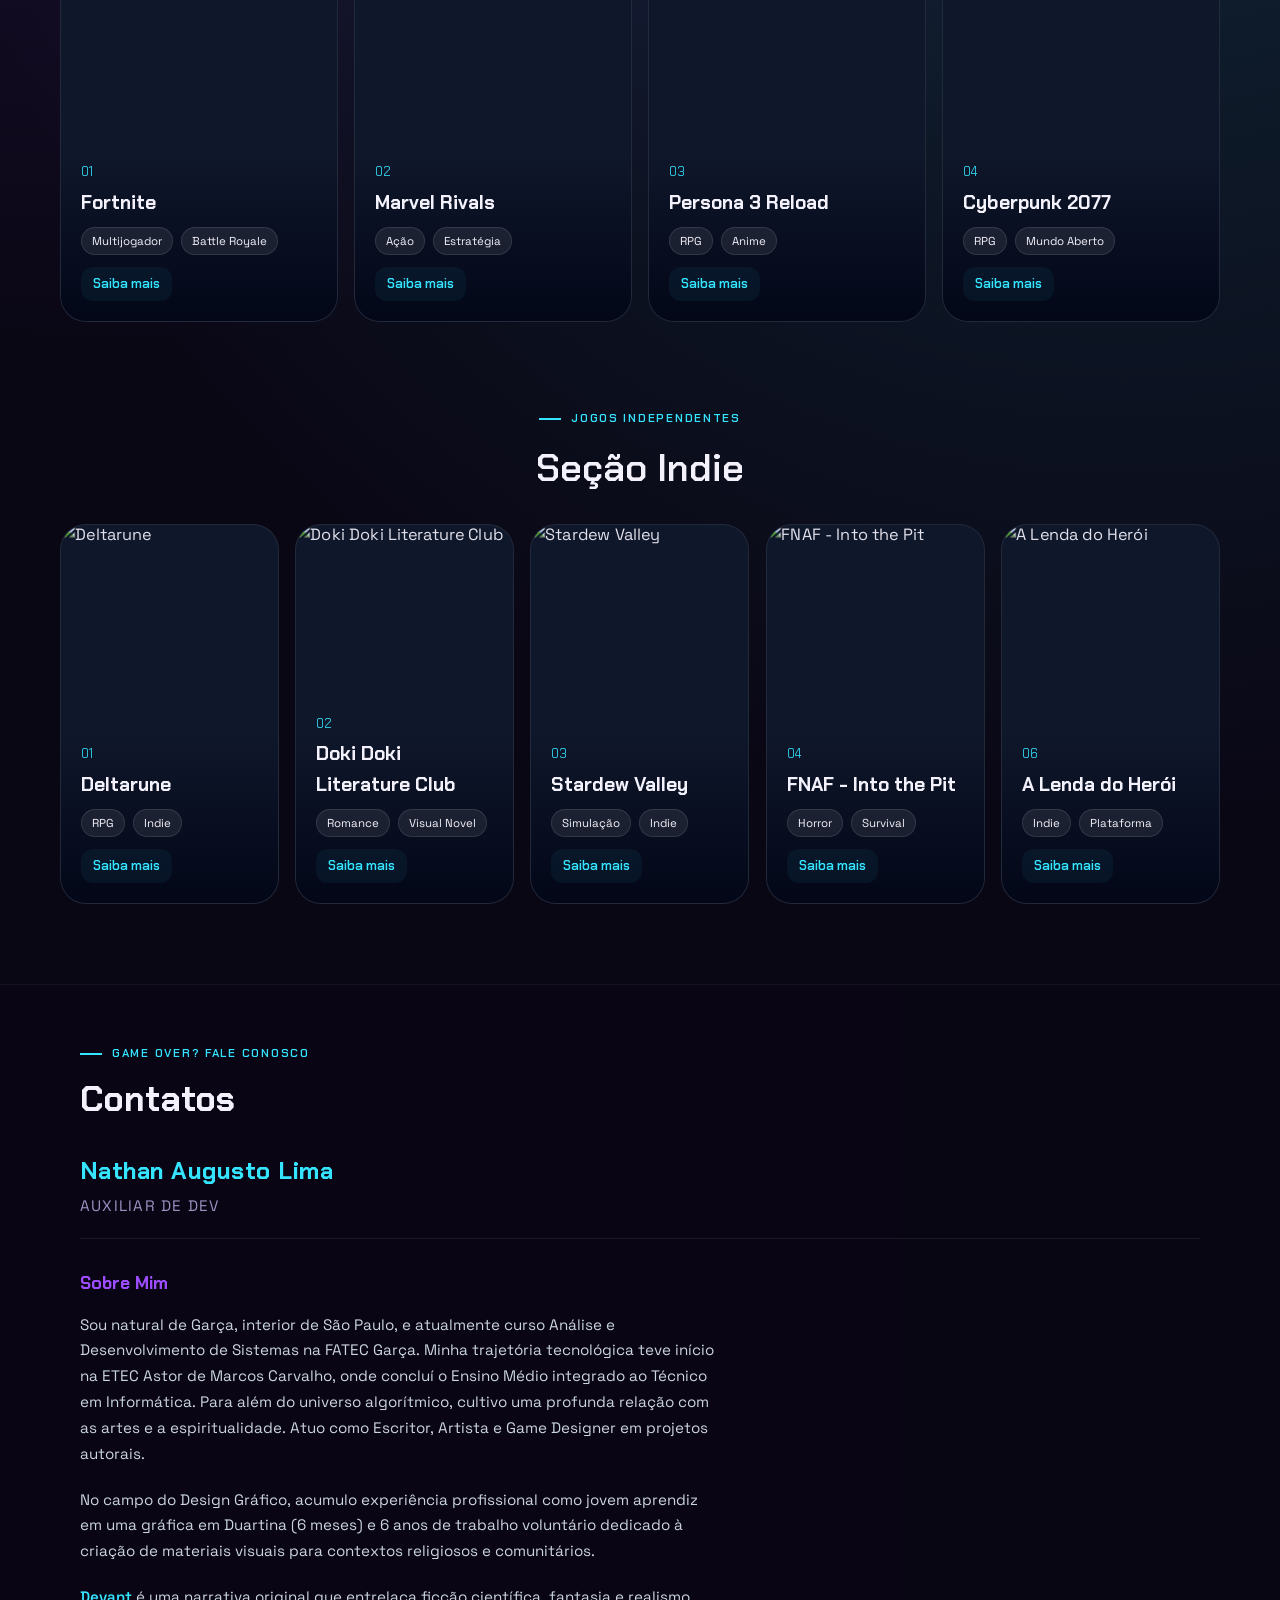
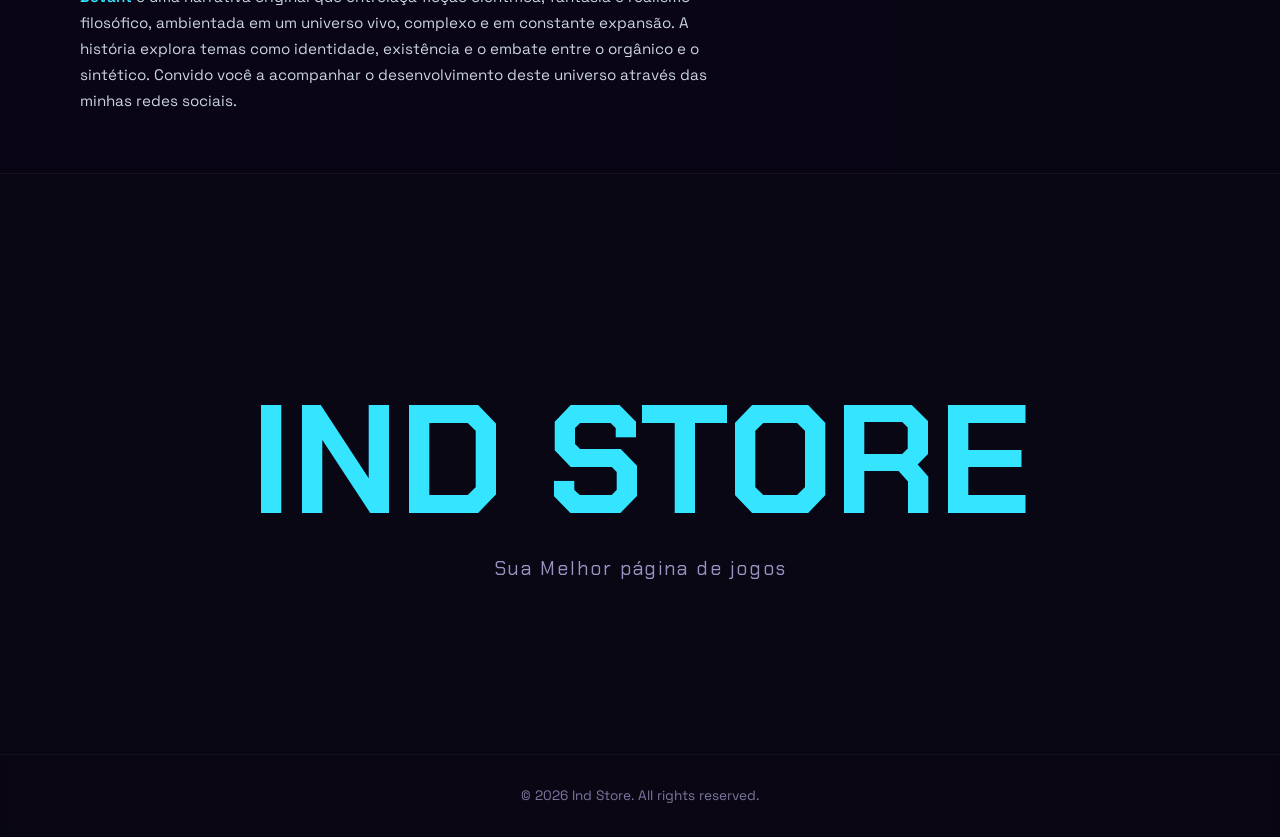
==== commit dedc5aaf: "fix:sidebar" ====
--- a/App/public/index.html
+++ b/App/public/index.html
@@ -135,7 +135,7 @@
               padding-right: 20px;
             "
             class="btn btn--primary"
-            >Login</a
+            >Entrar</a
           >
           <p>Download</p>
         </div>
@@ -537,7 +537,7 @@
           </div>
         </section>
 
-        <section class="mega-section">
+        <section id="ind-store" class="mega-section">
           <h1 class="mega-section__title" aria-hidden="true">IND STORE</h1>
           <h3>Sua Melhor página de jogos</h3>
         </section>
@@ -564,9 +564,22 @@
             ></a>
           </li>
           <li>
+            <a
+              href="#jogos-indie"
+              class="nav-link"
+              data-label="Jogos Independentes"
+              ><span class="nav-dot"></span
+            ></a>
+          </li>
+          <li>
             <a href="#contatos" class="nav-link" data-label="Contatos"
               ><span class="nav-dot"></span
             ></a>
+          </li>
+          <li>
+            <a href="#ind-store" class="nav-link" data-label="Ind Store"
+              ><span class="nav-dot"></span>
+            </a>
           </li>
         </ul>
         <div class="sidebar__progress" aria-hidden="true">
